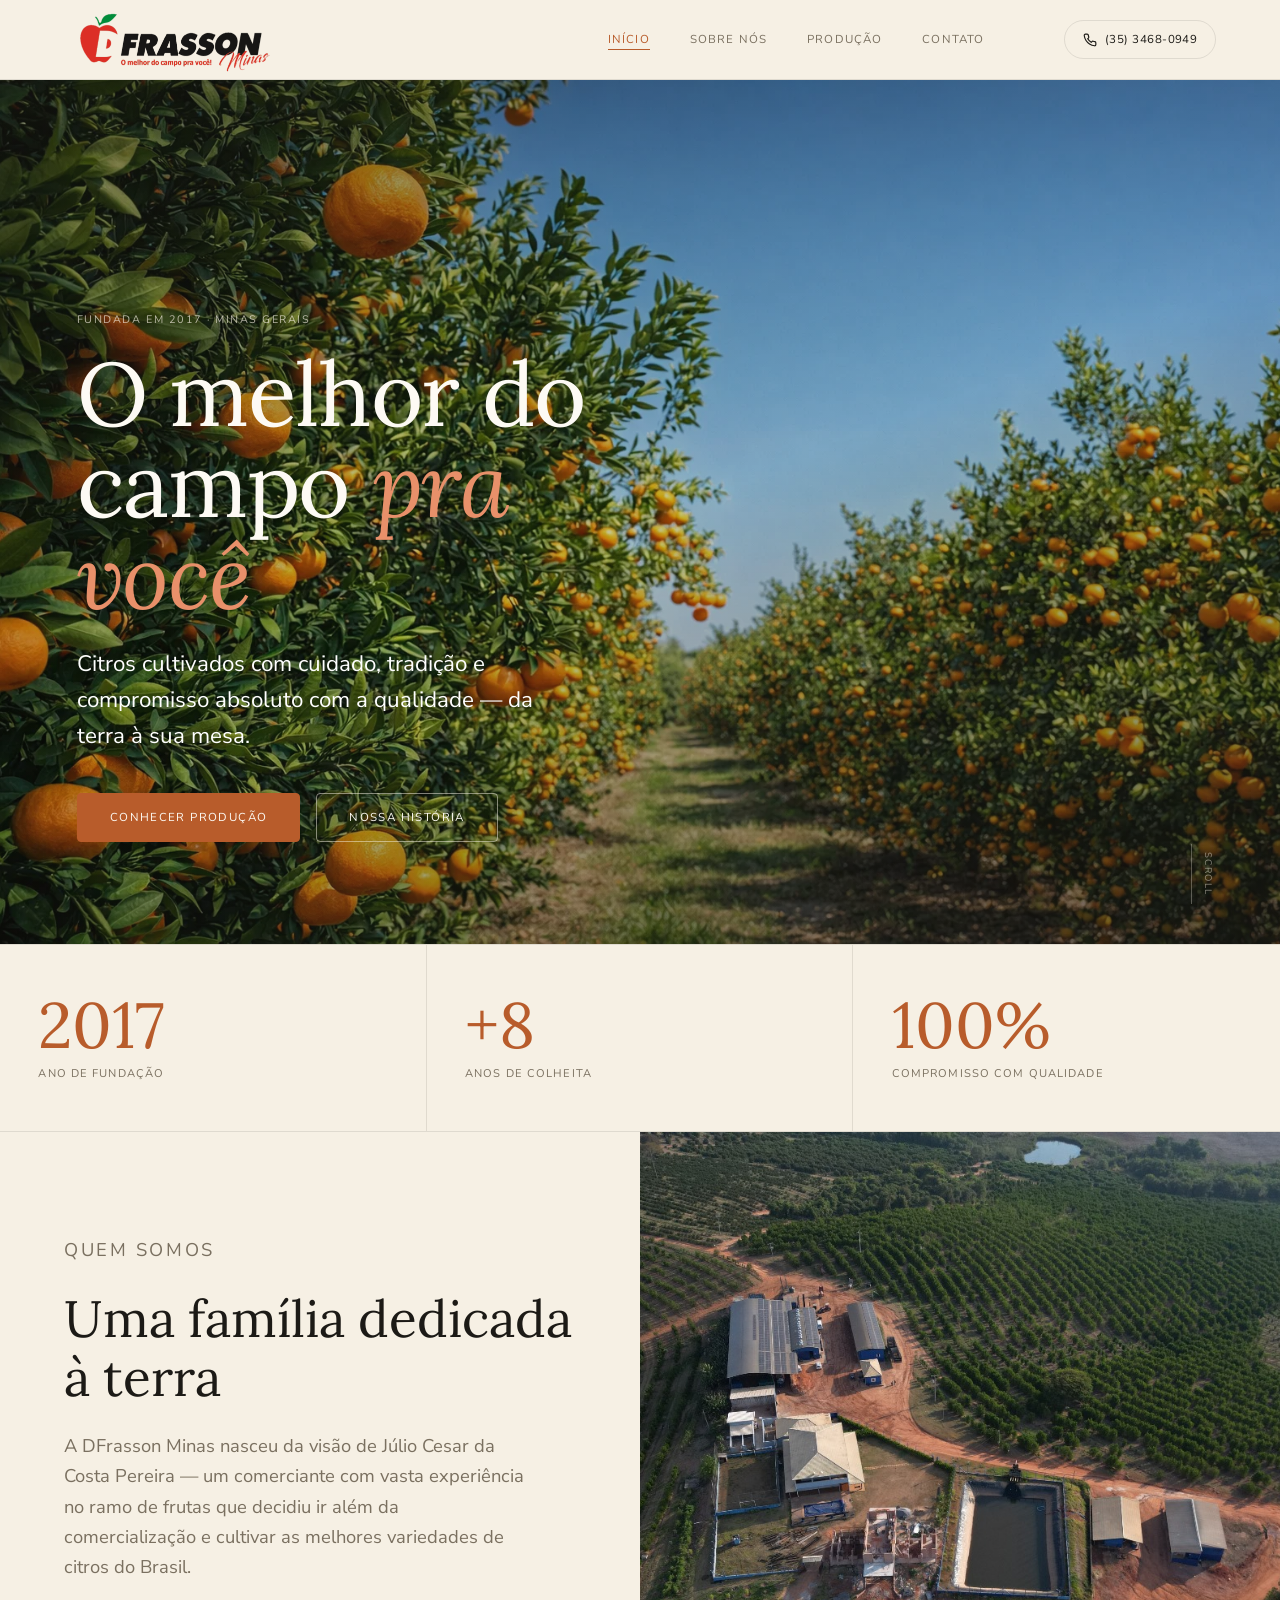
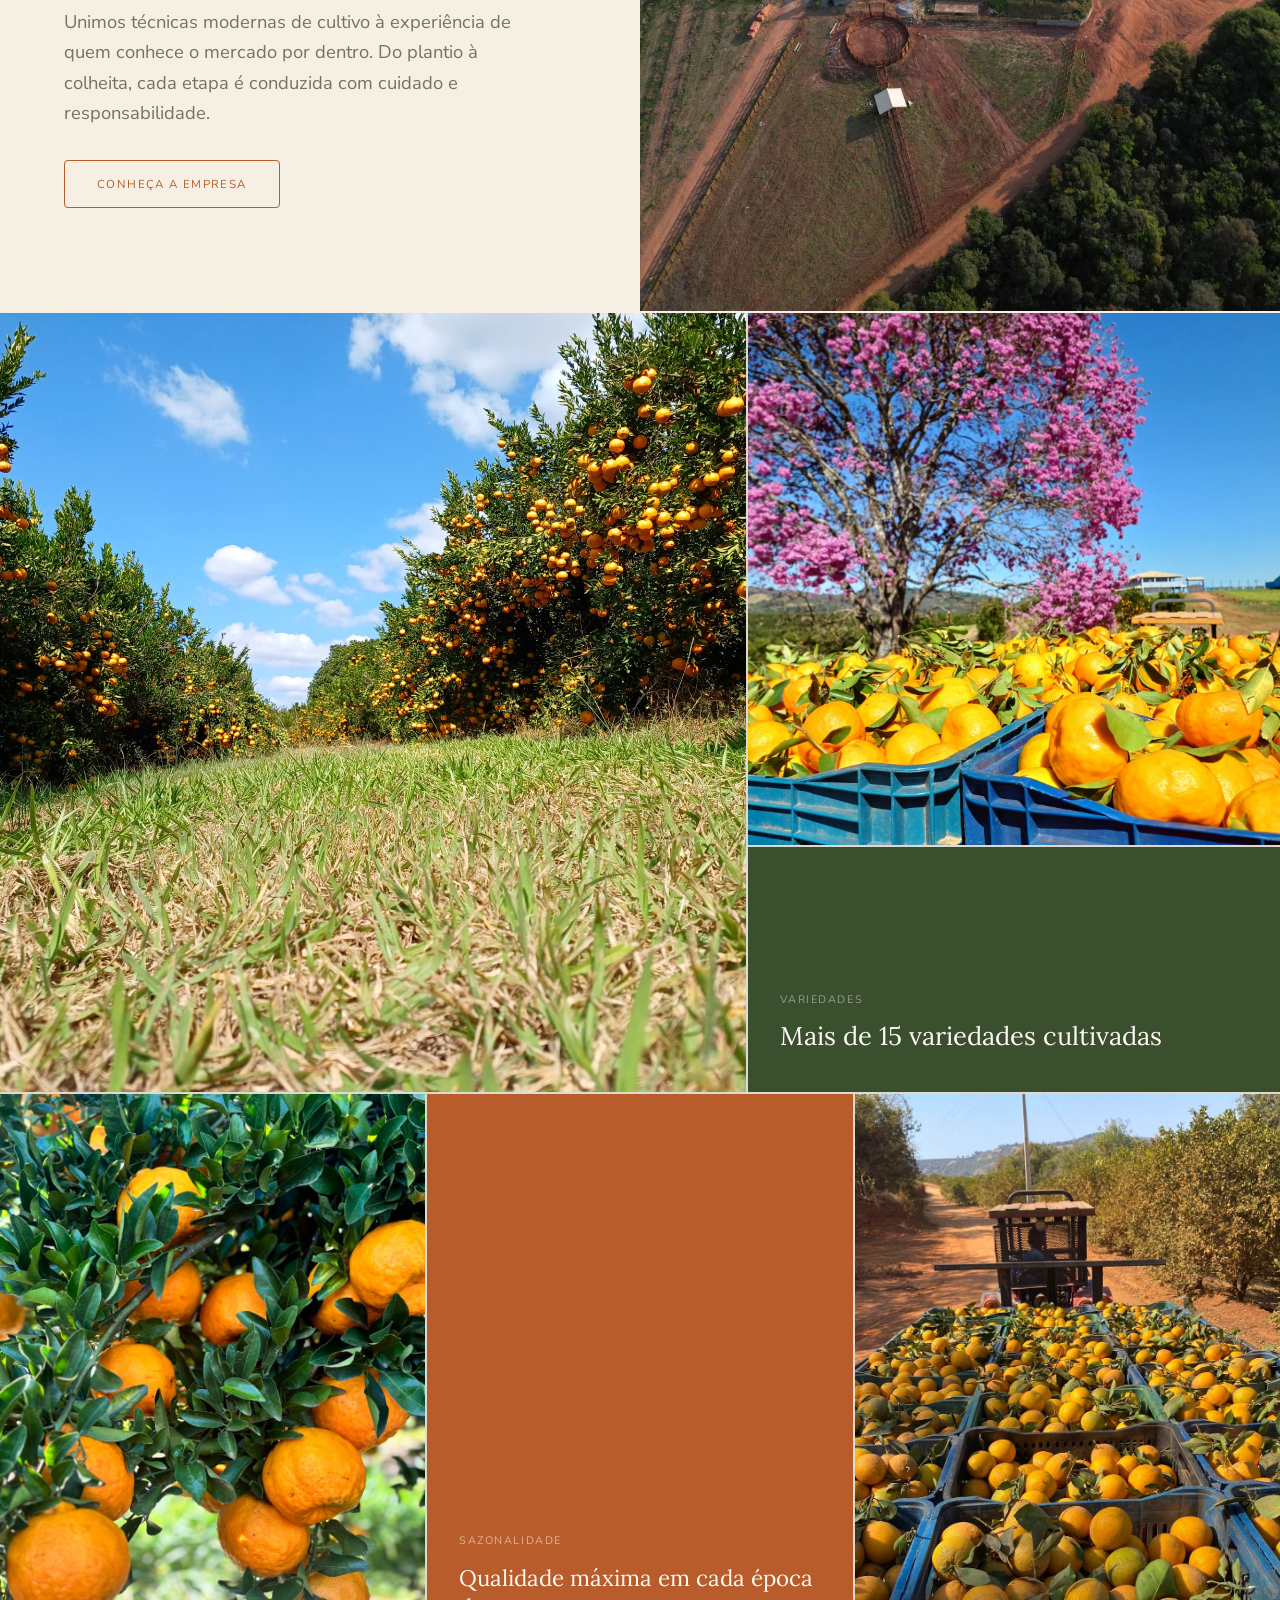
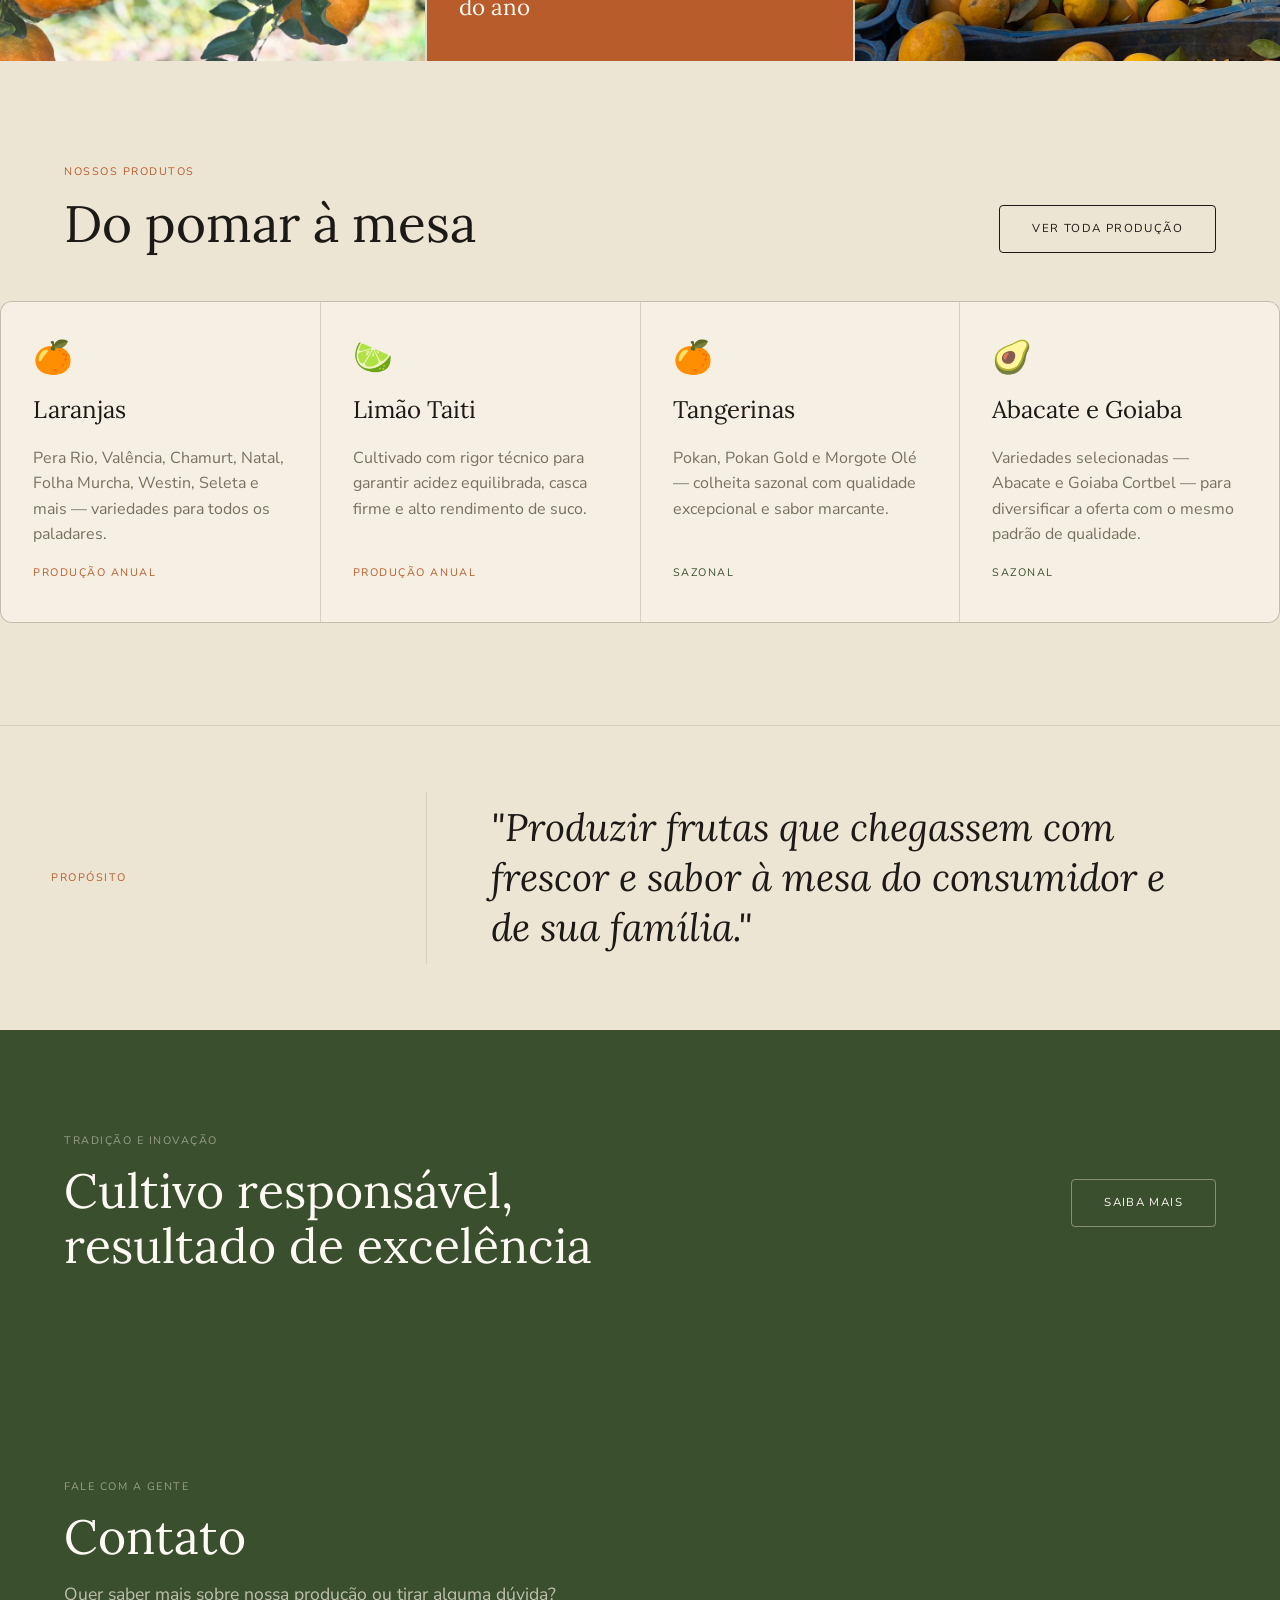
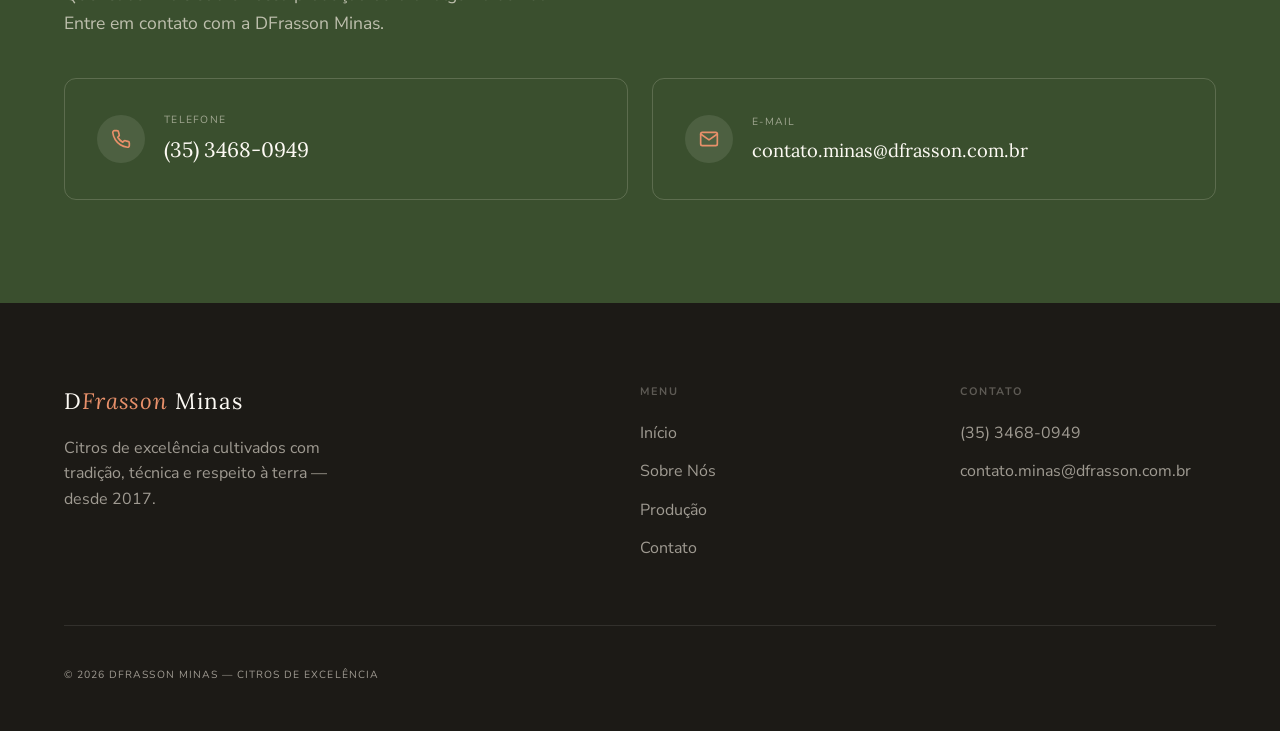
==== index.html @ 1d4f84dd "V1" ====
<!DOCTYPE html>
<html lang="pt-BR">
<head>
  <link rel="icon" href="img/icon.png" type="image/png">
  <meta charset="UTF-8">
  <meta name="viewport" content="width=device-width, initial-scale=1.0">
  <title>DFrasson Minas — Citros de Excelência</title>
  <meta name="description" content="Frutas cítricas de alta qualidade cultivadas com tradição e responsabilidade desde 2017.">
  <link rel="stylesheet" href="style.css">
</head>
<body>

 <!-- NAV -->
  <nav class="nav" id="nav">
    <a href="index.html" class="nav__logo-img"><img src="img/logo.png" alt="DFrasson Minas"></a>
    <ul class="nav__links">
      <li><a href="index.html" class="active">Início</a></li>
      <li><a href="sobre.html">Sobre Nós</a></li>
      <li><a href="producao.html">Produção</a></li>
      <li><a href="#contato">Contato</a></li>
    </ul>
    <a href="tel:+553534680949" class="nav__phone">
      <svg width="14" height="14" viewBox="0 0 24 24" fill="none" stroke="currentColor" stroke-width="2" stroke-linecap="round" stroke-linejoin="round"><path d="M22 16.92v3a2 2 0 0 1-2.18 2 19.79 19.79 0 0 1-8.63-3.07 19.5 19.5 0 0 1-6-6 19.79 19.79 0 0 1-3.07-8.67A2 2 0 0 1 4.11 2h3a2 2 0 0 1 2 1.72 12.84 12.84 0 0 0 .7 2.81 2 2 0 0 1-.45 2.11L8.09 9.91a16 16 0 0 0 6 6l1.27-1.27a2 2 0 0 1 2.11-.45 12.84 12.84 0 0 0 2.81.7A2 2 0 0 1 22 16.92z"/></svg>
      (35) 3468-0949
    </a>
    <button class="nav__burger" id="burger" aria-label="Menu">
      <span></span><span></span><span></span>
    </button>
  </nav>
 
  <!-- MOBILE MENU -->
  <div class="nav__mobile" id="mobile-menu">
    <a href="index.html" class="active">Início</a>
    <a href="sobre.html">Sobre Nós</a>
    <a href="producao.html">Produção</a>
    <a href="#contato">Contato</a>
  </div>

  <!-- HERO -->
  <section class="hero">
    <img
      class="hero__img"
      src="img/pomar.webp"
      alt="Pomar de citros DFrasson Minas"
    >
    <div class="hero__veil"></div>
    <div class="hero__content">
      <p class="tag">Fundada em 2017 · Minas Gerais</p>
      <h1 class="hero__title">
        O melhor do<br>campo <em>pra você</em>
      </h1>
      <p class="hero__sub">
        Citros cultivados com cuidado, tradição e compromisso absoluto com a qualidade — da terra à sua mesa.
      </p>
      <div class="hero__cta">
        <a href="producao.html" class="btn btn--primary">Conhecer Produção</a>
        <a href="sobre.html" class="btn btn--outline" style="color:var(--c-white);border-color:rgba(246,240,228,.5);">Nossa história</a>
      </div>
    </div>
    <div class="hero__scroll" aria-hidden="true">Scroll</div>
  </section>

  <!-- STAT STRIP -->
  <div class="stats reveal" style="max-width:1360px;margin:0 auto;">
    <div class="stat">
      <span class="stat__n">2017</span>
      <span class="stat__label">Ano de fundação</span>
    </div>
    <div class="stat">
      <span class="stat__n">+8</span>
      <span class="stat__label">Anos de colheita</span>
    </div>
    <div class="stat">
      <span class="stat__n">100%</span>
      <span class="stat__label">Compromisso com qualidade</span>
    </div>
  </div>

  <!-- INTRO SPLIT -->
  <div class="intro">
    <div class="intro__text reveal-l">
      <p class="tag">Quem somos</p>
      <h2 class="headline">Uma família dedicada à terra</h2>
      <p>
        A DFrasson Minas nasceu da visão de Júlio Cesar da Costa Pereira — um comerciante com vasta experiência no ramo de frutas que decidiu ir além da comercialização e cultivar as melhores variedades de citros do Brasil.
      </p>
      <p style="color:var(--c-muted);">
        Unimos técnicas modernas de cultivo à experiência de quem conhece o mercado por dentro. Do plantio à colheita, cada etapa é conduzida com cuidado e responsabilidade.
      </p>
      <a href="sobre.html" class="btn btn--ghost" style="align-self:flex-start;margin-top:.5rem;">Conheça a empresa</a>
    </div>
    <div class="intro__img">
      <img src="img/fazenda.jpeg" alt="Pomar de laranjas DFrasson">
    </div>
  </div>

  <!-- BENTO MOSAIC -->
  <div class="bento reveal" style="margin-top:2px;">
    <div class="bento-cell bento-cell--a">
      <img src="img/pomar2.jpeg" alt="Colheita de citros">
    </div>
    <div class="bento-cell bento-cell--b">
      <img src="img/pokan.jpeg" alt="Laranjas frescas">
    </div>
    <div class="bento-cell bento-cell--c">
      <p class="tag" style="color:rgba(246,240,228,.5);margin-bottom:.8rem;">Variedades</p>
      <p class="headline" style="font-size:1.6rem;color:var(--c-white);line-height:1.2;">Mais de 15 variedades cultivadas</p>
    </div>
    <div class="bento-cell bento-cell--d">
      <img src="img/pokan2.jpeg" alt="Tangerinas">
    </div>
    <div class="bento-cell bento-cell--e">
      <p class="tag" style="color:rgba(246,240,228,.6);margin-bottom:.8rem;">Sazonalidade</p>
      <p class="headline" style="font-size:1.4rem;color:var(--c-white);line-height:1.3;">Qualidade máxima em cada época do ano</p>
    </div>
    <div class="bento-cell bento-cell--f">
      <img src="img/seleta.JPG" alt="Vista da fazenda">
    </div>
  </div>

  <!-- PRODUCTS PREVIEW -->
  <div style="background:var(--c-bone);padding:clamp(4rem,8vw,7rem) 0;">
    <div class="section" style="padding-top:0;padding-bottom:0;">
      <div class="reveal" style="display:flex;justify-content:space-between;align-items:flex-end;margin-bottom:3rem;flex-wrap:wrap;gap:1.5rem;">
        <div>
          <p class="tag">Nossos produtos</p>
          <h2 class="headline" style="font-size:clamp(2rem,4vw,3.2rem);margin-top:.8rem;">Do pomar à mesa</h2>
        </div>
        <a href="producao.html" class="btn btn--outline">Ver toda produção</a>
      </div>
    </div>
    <div class="products reveal" style="max-width:1360px;margin:0 auto;border-radius:12px;overflow:hidden;">
      <div class="product-card">
        <div class="product-card__icon">🍊</div>
        <div class="product-card__name">Laranjas</div>
        <p class="product-card__desc">Pera Rio, Valência, Chamurt, Natal, Folha Murcha, Westin, Seleta e mais — variedades para todos os paladares.</p>
        <span class="tag product-card__tag">Produção anual</span>
      </div>
      <div class="product-card">
        <div class="product-card__icon">🍋‍🟩</div>
        <div class="product-card__name">Limão Taiti</div>
        <p class="product-card__desc">Cultivado com rigor técnico para garantir acidez equilibrada, casca firme e alto rendimento de suco.</p>
        <span class="tag product-card__tag">Produção anual</span>
      </div>
      <div class="product-card">
        <div class="product-card__icon">🍊</div>
        <div class="product-card__name">Tangerinas</div>
        <p class="product-card__desc">Pokan, Pokan Gold e Morgote Olé — colheita sazonal com qualidade excepcional e sabor marcante.</p>
        <span class="tag product-card__tag" style="color:var(--c-moss);">Sazonal</span>
      </div>
      <div class="product-card">
        <div class="product-card__icon">🥑</div>
        <div class="product-card__name">Abacate e Goiaba</div>
        <p class="product-card__desc">Variedades selecionadas — Abacate e Goiaba Cortbel — para diversificar a oferta com o mesmo padrão de qualidade.</p>
        <span class="tag product-card__tag" style="color:var(--c-moss);">Sazonal</span>
      </div>
    </div>
  </div>

  <!-- QUOTE -->
  <div class="quote-section section--bone reveal" style="max-width:1360px;margin:0 auto;border-top:1px solid var(--c-line);">
    <div class="quote-label">
      <p class="tag">Propósito</p>
    </div>
    <div class="quote-body">
      <blockquote>
        "Produzir frutas que chegassem com frescor e sabor à mesa do consumidor e de sua família."
      </blockquote>
    </div>
  </div>

  <!-- CTA STRIP -->
  <div class="section--moss" style="padding:clamp(4rem,8vw,7rem) clamp(1.5rem,5vw,5rem);">
    <div style="max-width:1360px;margin:0 auto;display:flex;justify-content:space-between;align-items:center;flex-wrap:wrap;gap:2rem;">
      <div>
        <p class="tag" style="color:rgba(246,240,228,.5);margin-bottom:.8rem;">Tradição e inovação</p>
        <h2 class="headline reveal" style="font-size:clamp(2rem,4vw,3rem);color:var(--c-white);">Cultivo responsável,<br>resultado de excelência</h2>
      </div>
      <a href="sobre.html" class="btn btn--outline" style="color:var(--c-white);border-color:rgba(246,240,228,.4);">Saiba mais</a>
    </div>
  </div>

  <!-- CONTATO -->
  <section id="contato" class="section--moss">
    <div style="max-width:1360px;margin:0 auto;padding:clamp(4rem,8vw,7rem) clamp(1.5rem,5vw,5rem);">
      <div class="reveal" style="margin-bottom:1rem;">
        <p class="tag" style="color:rgba(246,240,228,.5);">Fale com a gente</p>
        <h2 class="headline" style="font-size:clamp(2rem,4vw,3rem);color:var(--c-white);margin-top:.8rem;">Contato</h2>
        <p style="margin-top:1rem;font-size:1.1rem;color:rgba(246,240,228,.7);max-width:520px;">
          Quer saber mais sobre nossa produção ou tirar alguma dúvida? Entre em contato com a DFrasson Minas.
        </p>
      </div>
      <div class="contact-grid reveal">
        <div class="contact-item">
          <div class="contact-item__icon">
            <svg width="20" height="20" viewBox="0 0 24 24" fill="none" stroke="currentColor" stroke-width="2" stroke-linecap="round" stroke-linejoin="round"><path d="M22 16.92v3a2 2 0 0 1-2.18 2 19.79 19.79 0 0 1-8.63-3.07 19.5 19.5 0 0 1-6-6 19.79 19.79 0 0 1-3.07-8.67A2 2 0 0 1 4.11 2h3a2 2 0 0 1 2 1.72 12.84 12.84 0 0 0 .7 2.81 2 2 0 0 1-.45 2.11L8.09 9.91a16 16 0 0 0 6 6l1.27-1.27a2 2 0 0 1 2.11-.45 12.84 12.84 0 0 0 2.81.7A2 2 0 0 1 22 16.92z"/></svg>
          </div>
          <div>
            <p class="contact-item__label">Telefone</p>
            <a href="tel:+553534680949" class="contact-item__value">(35) 3468-0949</a>
          </div>
        </div>
        <div class="contact-item">
          <div class="contact-item__icon">
            <svg width="20" height="20" viewBox="0 0 24 24" fill="none" stroke="currentColor" stroke-width="2" stroke-linecap="round" stroke-linejoin="round"><path d="M4 4h16v16H4z" opacity="0"/><path d="M22 6 12 13 2 6"/><rect x="2" y="4" width="20" height="16" rx="2"/></svg>
          </div>
          <div>
            <p class="contact-item__label">E-mail</p>
            <a href="mailto:contato.minas@dfrasson.com.br" class="contact-item__value" style="font-size:1.15rem;word-break:break-word;">contato.minas@dfrasson.com.br</a>
          </div>
        </div>
      </div>
    </div>
  </section>

  <!-- FOOTER -->
  <footer>
    <div style="max-width:1360px;margin:0 auto;">
      <div class="footer__top">
        <div>
          <div class="footer__brand">D<span>Frasson</span> Minas</div>
          <p class="footer__tagline">Citros de excelência cultivados com tradição, técnica e respeito à terra — desde 2017.</p>
        </div>
        <nav class="footer__col">
          <h4>Menu</h4>
          <ul>
            <li><a href="index.html">Início</a></li>
            <li><a href="sobre.html">Sobre Nós</a></li>
            <li><a href="producao.html">Produção</a></li>
            <li><a href="index.html#contato">Contato</a></li>
          </ul>
        </nav>
        <nav class="footer__col">
          <h4>Contato</h4>
          <ul>
            <li><a href="tel:+553534680949">(35) 3468-0949</a></li>
            <li><a href="mailto:contato.minas@dfrasson.com.br">contato.minas@dfrasson.com.br</a></li>
          </ul>
        </nav>
      </div>
      <div class="footer__bottom">
        <p class="footer__copy">© 2026 DFrasson Minas — Citros de Excelência</p>
      </div>
    </div>
  </footer>

  <script>
    // Nav scroll
    const nav = document.getElementById('nav');
    window.addEventListener('scroll', () => {
      nav.classList.toggle('scrolled', window.scrollY > 60);
    });

    // Burger
    const burger = document.getElementById('burger');
    const mobileMenu = document.getElementById('mobile-menu');
    burger.addEventListener('click', () => {
      burger.classList.toggle('open');
      mobileMenu.classList.toggle('open');
    });

    // Reveal on scroll
    const reveals = document.querySelectorAll('.reveal, .reveal-l');
    const io = new IntersectionObserver((entries) => {
      entries.forEach((e, i) => {
        if (e.isIntersecting) {
          setTimeout(() => e.target.classList.add('in'), i * 80);
          io.unobserve(e.target);
        }
      });
    }, { threshold: 0.08, rootMargin: '0px 0px -40px 0px' });
    reveals.forEach(el => io.observe(el));
  </script>
</body>
</html>
---- style.css ----
/* ===== DFRASSON MINAS — CITROS DE EXCELÊNCIA ===== */
/* Aesthetic: Warm Editorial Agrícola               */
/* Palette: Terracota · Marfim · Verde Musgo        */

@import url('https://fonts.googleapis.com/css2?family=Lora:ital,wght@0,600;0,700;1,600;1,700&family=Nunito:wght@300;400;500;600&family=Nunito+Sans:wght@300;400;500&display=swap');

/* ---- Tokens ---- */
:root {
  --c-terra:   #B85C2B;
  --c-terra-d: #8C3E18;
  --c-terra-l: #E8906A;
  --c-cream:   #F6F0E4;
  --c-bone:    #EDE5D3;
  --c-moss:    #3A4F2E;
  --c-moss-l:  #5C7048;
  --c-ink:     #1C1A16;
  --c-muted:   #7A7060;
  --c-line:    rgba(28,26,22,0.1);
  --c-white:   #FDFAF4;
  --ff-display: 'Lora', Georgia, serif;
  --ff-body:   'Nunito Sans', sans-serif;
  --ff-mono:   'Nunito', sans-serif;
  --nav-h:     80px;
  --r-sm:      4px;
  --r-md:      12px;
  --r-lg:      24px;
  --ease:      cubic-bezier(.16,1,.3,1);
}

/* ---- Reset ---- */
*, *::before, *::after { box-sizing: border-box; margin: 0; padding: 0; }
html { scroll-behavior: smooth; scroll-padding-top: var(--nav-h); font-size: 16px; }
body {
  font-family: var(--ff-body);
  background: var(--c-cream);
  color: var(--c-ink);
  line-height: 1.65;
  overflow-x: hidden;
}
img { display: block; max-width: 100%; }
a { color: inherit; text-decoration: none; }

/* ---- Nav ---- */
.nav {
  position: sticky;
  top: 0;
  z-index: 100;
  height: var(--nav-h);
  background: var(--c-cream);
  border-bottom: 1px solid var(--c-line);
  display: flex;
  align-items: center;
  padding: 0 clamp(1.5rem, 5vw, 5rem);
  gap: 3rem;
  transition: box-shadow .3s;
}
.nav.scrolled { box-shadow: 0 2px 24px rgba(28,26,22,.08); }
.nav__logo {
  font-family: var(--ff-display);
  font-size: 1.45rem;
  font-weight: 300;
  letter-spacing: .06em;
  color: var(--c-ink);
  flex-shrink: 0;
}
.nav__logo span { color: var(--c-terra); font-style: italic; }
.nav__logo-img {
  display: flex;
  align-items: center;
  flex-shrink: 0;
  line-height: 0;
}
.nav__logo-img img {
  height: 90px;
  width: auto;
  display: block;
  mix-blend-mode: multiply;
  transition: opacity .2s;
}
.nav__logo-img:hover img { opacity: .75; }
.nav__links {
  display: flex;
  gap: 2.5rem;
  list-style: none;
  margin-left: auto;
  font-family: var(--ff-mono);
  font-size: .72rem;
  letter-spacing: .1em;
  text-transform: uppercase;
}
.nav__links a {
  color: var(--c-muted);
  transition: color .2s;
  position: relative;
}
.nav__links a::after {
  content: '';
  position: absolute;
  bottom: -3px;
  left: 0;
  width: 0;
  height: 1px;
  background: var(--c-terra);
  transition: width .3s var(--ease);
}
.nav__links a:hover { color: var(--c-ink); }
.nav__links a:hover::after,
.nav__links a.active::after { width: 100%; }
.nav__links a.active { color: var(--c-terra); }

.nav__phone {
  display: flex;
  align-items: center;
  gap: .5rem;
  margin-left: 2rem;
  padding: .55rem 1.1rem;
  border: 1px solid var(--c-line);
  border-radius: 999px;
  font-family: var(--ff-mono);
  font-size: .72rem;
  letter-spacing: .04em;
  color: var(--c-ink);
  white-space: nowrap;
  transition: border-color .2s, color .2s;
}
.nav__phone:hover { border-color: var(--c-terra); color: var(--c-terra); }
.nav__phone svg { flex-shrink: 0; }

/* ---- Hamburger ---- */
.nav__burger {
  display: none;
  flex-direction: column;
  gap: 5px;
  cursor: pointer;
  margin-left: auto;
  padding: 4px;
  border: none;
  background: none;
}
.nav__burger span {
  display: block;
  width: 26px;
  height: 1.5px;
  background: var(--c-ink);
  transition: transform .3s var(--ease), opacity .3s;
  transform-origin: center;
}
.nav__burger.open span:nth-child(1) { transform: translateY(6.5px) rotate(45deg); }
.nav__burger.open span:nth-child(2) { opacity: 0; }
.nav__burger.open span:nth-child(3) { transform: translateY(-6.5px) rotate(-45deg); }

.nav__mobile {
  display: none;
  position: fixed;
  inset: var(--nav-h) 0 0 0;
  background: var(--c-cream);
  z-index: 99;
  padding: 3rem clamp(1.5rem,5vw,3rem);
  flex-direction: column;
  gap: 2rem;
  font-family: var(--ff-display);
  font-size: 2rem;
  font-weight: 300;
}
.nav__mobile.open { display: flex; }
.nav__mobile a { color: var(--c-ink); border-bottom: 1px solid var(--c-line); padding-bottom: 1rem; }
.nav__mobile a.active { color: var(--c-terra); }

/* ---- Type utilities ---- */
.tag {
  font-family: var(--ff-mono);
  font-size: .68rem;
  letter-spacing: .14em;
  text-transform: uppercase;
  color: var(--c-terra);
}
.display {
  font-family: var(--ff-display);
  font-weight: 300;
  line-height: 1.05;
  letter-spacing: -.01em;
}
.headline {
  font-family: var(--ff-display);
  font-weight: 300;
  line-height: 1.15;
}

/* ---- Buttons ---- */
.btn {
  display: inline-flex;
  align-items: center;
  gap: .5rem;
  font-family: var(--ff-mono);
  font-size: .72rem;
  letter-spacing: .12em;
  text-transform: uppercase;
  padding: .85rem 2rem;
  border-radius: var(--r-sm);
  cursor: pointer;
  transition: all .25s var(--ease);
  border: 1px solid transparent;
}
.btn--primary {
  background: var(--c-terra);
  color: var(--c-white);
  border-color: var(--c-terra);
}
.btn--primary:hover {
  background: var(--c-terra-d);
  border-color: var(--c-terra-d);
  transform: translateY(-1px);
}
.btn--outline {
  background: transparent;
  color: var(--c-ink);
  border-color: var(--c-ink);
}
.btn--outline:hover {
  background: var(--c-ink);
  color: var(--c-white);
}
.btn--ghost {
  background: transparent;
  color: var(--c-terra);
  border-color: var(--c-terra);
}
.btn--ghost:hover {
  background: var(--c-terra);
  color: var(--c-white);
}

/* ---- Section wrapper ---- */
.section {
  padding: clamp(5rem, 10vw, 9rem) clamp(1.5rem, 5vw, 5rem);
  max-width: 1360px;
  margin-left: auto;
  margin-right: auto;
}
.section--full { max-width: 100%; padding-left: 0; padding-right: 0; }
.section--bone { background: var(--c-bone); }
.section--moss { background: var(--c-moss); color: var(--c-white); }
.section--ink  { background: var(--c-ink);  color: var(--c-white); }

/* ---- Hero ---- */
.hero {
  position: relative;
  min-height: 96vh;
  display: grid;
  place-items: end start;
  overflow: hidden;
}
.hero__img {
  position: absolute;
  inset: 0;
  width: 100%;
  height: 100%;
  object-fit: cover;
  object-position: center 60%;
}
.hero__veil {
  position: absolute;
  inset: 0;
  background: linear-gradient(
    160deg,
    rgba(28,26,22,.55) 0%,
    rgba(28,26,22,.25) 50%,
    rgba(28,26,22,.65) 100%
  );
}
.hero__content {
  position: relative;
  z-index: 2;
  padding: clamp(3rem, 8vw, 7rem) clamp(1.5rem, 6vw, 6rem);
  max-width: 780px;
}
.hero__content .tag { color: rgba(246,240,228,.7); margin-bottom: 1.2rem; }
.hero__title {
  font-family: var(--ff-display);
  font-size: clamp(3.2rem, 7vw, 6.5rem);
  font-weight: 300;
  line-height: 1.02;
  color: var(--c-white);
  margin-bottom: 1.5rem;
  letter-spacing: -.015em;
}
.hero__title em { font-style: italic; color: var(--c-terra-l); }
.hero__sub {
  font-family: var(--ff-body);
  font-size: clamp(1.1rem, 2vw, 1.4rem);
  color: rgb(255, 255, 255);
  max-width: 500px;
  margin-bottom: 2.5rem;
  line-height: 1.6;
}
.hero__cta { display: flex; gap: 1rem; flex-wrap: wrap; }
.hero__scroll {
  position: absolute;
  bottom: 2.5rem;
  right: clamp(1.5rem, 5vw, 5rem);
  z-index: 2;
  display: flex;
  flex-direction: column;
  align-items: center;
  gap: .5rem;
  font-family: var(--ff-mono);
  font-size: .6rem;
  letter-spacing: .15em;
  text-transform: uppercase;
  color: rgba(246,240,228,.5);
  writing-mode: vertical-lr;
}
.hero__scroll::before {
  content: '';
  width: 1px;
  height: 60px;
  background: rgba(246,240,228,.3);
  animation: scrollline 2s ease-in-out infinite;
}
@keyframes scrollline {
  0%,100% { transform: scaleY(0); transform-origin: top; }
  50% { transform: scaleY(1); transform-origin: top; }
}

/* ---- Intro grid ---- */
.intro {
  display: grid;
  grid-template-columns: 1fr 1fr;
  gap: 0;
}
.intro__text {
  padding: clamp(4rem, 8vw, 7rem) clamp(2rem, 5vw, 6rem);
  display: flex;
  flex-direction: column;
  justify-content: center;
  gap: 1.5rem;
}
.intro__text h2 { font-size: clamp(2.2rem, 4vw, 3.8rem); }
.intro__text p { font-size: 1.15rem; color: var(--c-muted); max-width: 460px; }
.intro__img {
  position: relative;
  min-height: 500px;
  overflow: hidden;
}
.intro__img img {
  position: absolute;
  inset: 0;
  width: 100%;
  height: 100%;
  object-fit: cover;
  transition: transform 1.5s var(--ease);
}
.intro__img:hover img { transform: scale(1.04); }

/* ---- Stat strip ---- */
.stats {
  display: grid;
  grid-template-columns: repeat(3, 1fr);
  border-top: 1px solid var(--c-line);
  border-bottom: 1px solid var(--c-line);
}
.stat {
  padding: 3rem clamp(1.5rem, 3vw, 4rem);
  border-right: 1px solid var(--c-line);
  display: flex;
  flex-direction: column;
  gap: .5rem;
}
.stat:last-child { border-right: none; }
.stat__n {
  font-family: var(--ff-display);
  font-size: clamp(3rem, 5vw, 5rem);
  font-weight: 300;
  color: var(--c-terra);
  line-height: 1;
}
.stat__label { font-family: var(--ff-mono); font-size: .7rem; letter-spacing: .1em; text-transform: uppercase; color: var(--c-muted); }

/* ---- Product grid ---- */
.products {
  display: grid;
  grid-template-columns: repeat(auto-fill, minmax(280px, 1fr));
  gap: 1px;
  background: var(--c-line);
  border: 1px solid var(--c-line);
}
.product-card {
  background: var(--c-cream);
  padding: 2.5rem 2rem;
  display: flex;
  flex-direction: column;
  gap: 1rem;
  transition: background .25s;
  cursor: default;
}
.product-card:hover { background: var(--c-bone); }
.product-card__icon {
  font-size: 2rem;
  line-height: 1;
}
.product-card__name {
  font-family: var(--ff-display);
  font-size: 1.5rem;
  font-weight: 300;
}
.product-card__desc { font-size: 1rem; color: var(--c-muted); line-height: 1.6; }
.product-card__tag { margin-top: auto; }

/* ---- Values grid ---- */
.values {
  display: grid;
  grid-template-columns: repeat(3, 1fr);
  gap: 2px;
  background: rgba(255,255,255,.1);
}
.value {
  padding: 3rem 2rem;
  display: flex;
  flex-direction: column;
  gap: 1rem;
  border: 1px solid rgba(255,255,255,.12);
  transition: background .25s;
}
.value:hover { background: rgba(255,255,255,.05); }
.value__num {
  font-family: var(--ff-display);
  font-size: 3rem;
  font-weight: 300;
  color: var(--c-terra-l);
  line-height: 1;
}
.value__title { font-family: var(--ff-display); font-size: 1.3rem; font-weight: 300; }
.value__text { font-size: 1rem; color: rgba(246,240,228,.7); line-height: 1.6; }

/* ---- Quote ---- */
.quote-section {
  display: grid;
  grid-template-columns: 1fr 2fr;
  align-items: center;
  gap: 0;
}
.quote-label {
  padding: clamp(3rem, 6vw, 6rem) clamp(2rem, 4vw, 5rem);
  border-right: 1px solid var(--c-line);
}
.quote-body {
  padding: clamp(3rem, 6vw, 6rem) clamp(2rem, 5vw, 6rem);
}
blockquote {
  font-family: var(--ff-display);
  font-style: italic;
  font-size: clamp(1.6rem, 3vw, 2.4rem);
  font-weight: 300;
  line-height: 1.3;
  color: var(--c-ink);
  max-width: 680px;
}
blockquote cite {
  display: block;
  margin-top: 1.5rem;
  font-family: var(--ff-mono);
  font-style: normal;
  font-size: .7rem;
  letter-spacing: .12em;
  text-transform: uppercase;
  color: var(--c-muted);
}

/* ---- Founder card ---- */
.founder {
  display: grid;
  grid-template-columns: 340px 1fr;
  gap: 0;
  border: 1px solid var(--c-line);
  border-radius: var(--r-md);
  overflow: hidden;
  box-shadow: 0 4px 32px rgba(28,26,22,.06);
}
.founder__visual {
  background: linear-gradient(160deg, var(--c-moss) 0%, #1e2e14 100%);
  display: flex;
  flex-direction: column;
  align-items: center;
  justify-content: center;
  min-height: 360px;
  position: relative;
  overflow: hidden;
  gap: 1rem;
}
.founder__monogram {
  font-family: var(--ff-display);
  font-size: 7rem;
  font-weight: 600;
  color: rgba(255,255,255,.12);
  letter-spacing: -.04em;
  line-height: 1;
}
.founder__visual-label {
  position: absolute;
  bottom: 2rem;
  left: 50%;
  transform: translateX(-50%);
  text-align: center;
  white-space: nowrap;
}
.founder__visual::after {
  content: '';
  position: absolute;
  inset: 0;
  background: radial-gradient(ellipse at 60% 40%, rgba(184,92,43,.25), transparent 65%);
}
.founder__text {
  padding: clamp(2.5rem, 4vw, 4rem);
  display: flex;
  flex-direction: column;
  justify-content: center;
  gap: 1.2rem;
}
.founder__name { font-size: clamp(1.6rem, 2.5vw, 2.2rem); }
.founder__role { font-family: var(--ff-mono); font-size: .7rem; letter-spacing: .12em; text-transform: uppercase; color: var(--c-terra); }
.founder__bio { font-size: 1.1rem; color: var(--c-muted); line-height: 1.7; max-width: 520px; }
.founder__badges {
  display: flex;
  flex-wrap: wrap;
  gap: .6rem;
  margin-top: .5rem;
}
.founder__badge {
  font-family: var(--ff-mono);
  font-size: .68rem;
  letter-spacing: .08em;
  text-transform: uppercase;
  background: var(--c-bone);
  color: var(--c-muted);
  border: 1px solid var(--c-line);
  border-radius: 100px;
  padding: .4rem 1rem;
}

/* ---- Bento mosaic ---- */
.bento {
  display: grid;
  grid-template-columns: repeat(12, 1fr);
  grid-template-rows: auto;
  gap: 2px;
  background: var(--c-line);
}
.bento-cell {
  background: var(--c-cream);
  position: relative;
  overflow: hidden;
}
.bento-cell img {
  width: 100%;
  height: 100%;
  object-fit: cover;
  transition: transform 1.2s var(--ease);
}
.bento-cell:hover img { transform: scale(1.06); }
.bento-cell--a { grid-column: span 7; grid-row: span 2; min-height: 500px; }
.bento-cell--b { grid-column: span 5; min-height: 245px; }
.bento-cell--c { grid-column: span 5; min-height: 245px; background: var(--c-moss); display: flex; flex-direction: column; justify-content: flex-end; padding: 2.5rem 2rem; }
.bento-cell--d { grid-column: span 4; min-height: 300px; }
.bento-cell--e { grid-column: span 4; min-height: 300px; background: var(--c-terra); display: flex; flex-direction: column; justify-content: flex-end; padding: 2.5rem 2rem; }
.bento-cell--f { grid-column: span 4; min-height: 300px; }

/* ---- Mission / Vision cards ---- */
.mv-grid {
  display: grid;
  grid-template-columns: repeat(2, 1fr);
  gap: 2rem;
}
.mv-card {
  padding: 3rem 2.5rem;
  border: 1px solid var(--c-line);
  border-radius: var(--r-md);
  display: flex;
  flex-direction: column;
  gap: 1.2rem;
  position: relative;
  overflow: hidden;
  transition: border-color .25s;
}
.mv-card:hover { border-color: var(--c-terra); }
.mv-card__accent {
  position: absolute;
  top: 0;
  left: 0;
  width: 3px;
  height: 100%;
  background: var(--c-terra);
  transform: scaleY(0);
  transform-origin: bottom;
  transition: transform .4s var(--ease);
}
.mv-card:hover .mv-card__accent { transform: scaleY(1); }
.mv-card h3 { font-size: clamp(1.4rem, 2vw, 1.9rem); }
.mv-card p { font-size: 1.05rem; color: var(--c-muted); line-height: 1.7; }

/* ---- Contato ---- */
.contact-grid {
  display: grid;
  grid-template-columns: repeat(2, 1fr);
  gap: 1.5rem;
  margin-top: 2.5rem;
}
.contact-item {
  display: flex;
  align-items: center;
  gap: 1.2rem;
  padding: 2rem;
  border: 1px solid rgba(246,240,228,.18);
  border-radius: var(--r-md);
  transition: border-color .25s;
}
.contact-item:hover { border-color: rgba(246,240,228,.5); }
.contact-item__icon {
  flex-shrink: 0;
  width: 48px;
  height: 48px;
  border-radius: 50%;
  display: flex;
  align-items: center;
  justify-content: center;
  background: rgba(246,240,228,.1);
  color: var(--c-terra-l);
}
.contact-item__label {
  font-family: var(--ff-mono);
  font-size: .65rem;
  letter-spacing: .12em;
  text-transform: uppercase;
  color: rgba(246,240,228,.55);
  margin-bottom: .3rem;
}
.contact-item__value {
  font-family: var(--ff-display);
  font-size: 1.3rem;
  font-weight: 300;
  color: var(--c-white);
}
.contact-item a.contact-item__value:hover { color: var(--c-terra-l); }
@media (max-width: 640px) {
  .contact-grid { grid-template-columns: 1fr; }
}

/* ---- Seasonal strip ---- */
.seasonal-strip {
  display: grid;
  grid-template-columns: repeat(4, 1fr);
  gap: 0;
  border: 1px solid var(--c-line);
  border-radius: var(--r-md);
  overflow: hidden;
}
.season-col {
  padding: 2rem 1.5rem;
  border-right: 1px solid var(--c-line);
}
.season-col:last-child { border-right: none; }
.season-col h4 { font-family: var(--ff-display); font-size: 1.2rem; font-weight: 300; margin-bottom: 1rem; }
.season-col ul { list-style: none; display: flex; flex-direction: column; gap: .5rem; }
.season-col ul li { font-size: .95rem; color: var(--c-muted); padding-left: 1rem; position: relative; }
.season-col ul li::before { content: '–'; position: absolute; left: 0; color: var(--c-terra); }

/* ---- Footer ---- */
footer {
  background: var(--c-ink);
  color: rgba(246,240,228,.6);
  padding: 5rem clamp(1.5rem, 5vw, 5rem) 3rem;
}
.footer__top {
  display: grid;
  grid-template-columns: 2fr 1fr 1fr;
  gap: 4rem;
  padding-bottom: 4rem;
  border-bottom: 1px solid rgba(246,240,228,.1);
  margin-bottom: 2.5rem;
}
.footer__brand {
  font-family: var(--ff-display);
  font-size: 1.4rem;
  font-weight: 300;
  color: var(--c-white);
  margin-bottom: 1rem;
  letter-spacing: .04em;
}
.footer__brand span { color: var(--c-terra-l); font-style: italic; }
.footer__tagline { font-size: 1rem; max-width: 280px; line-height: 1.6; }
.footer__col h4 { font-family: var(--ff-mono); font-size: .68rem; letter-spacing: .14em; text-transform: uppercase; color: rgba(246,240,228,.3); margin-bottom: 1.2rem; }
.footer__col ul { list-style: none; display: flex; flex-direction: column; gap: .75rem; }
.footer__col a { color: rgba(246,240,228,.6); transition: color .2s; }
.footer__col a:hover { color: var(--c-white); }
.footer__bottom { display: flex; justify-content: space-between; align-items: center; }
.footer__copy { font-family: var(--ff-mono); font-size: .65rem; letter-spacing: .1em; text-transform: uppercase; }
.footer__est { font-family: var(--ff-display); font-size: 5rem; font-weight: 300; color: rgba(246,240,228,.04); line-height: 1; }

/* ---- Animations ---- */
.reveal {
  opacity: 0;
  transform: translateY(24px);
  transition: opacity .8s var(--ease), transform .8s var(--ease);
}
.reveal.in { opacity: 1; transform: none; }
.reveal-l {
  opacity: 0;
  transform: translateX(-24px);
  transition: opacity .9s var(--ease), transform .9s var(--ease);
}
.reveal-l.in { opacity: 1; transform: none; }

/* ---- Page hero (interior pages) ---- */
.page-hero {
  padding: clamp(5rem, 10vw, 9rem) clamp(1.5rem, 5vw, 5rem) clamp(3rem, 6vw, 6rem);
  border-bottom: 1px solid var(--c-line);
  max-width: 1360px;
  margin: 0 auto;
}
.page-hero .tag { margin-bottom: 1.2rem; }
.page-hero h1 { font-size: clamp(3rem, 6vw, 5.5rem); max-width: 820px; }

/* ---- Responsive ---- */
@media (max-width: 1024px) {
  .intro { grid-template-columns: 1fr; }
  .intro__img { min-height: 400px; position: relative; }
  .intro__img img { position: static; width: 100%; height: 400px; }
  .quote-section { grid-template-columns: 1fr; }
  .quote-label { border-right: none; border-bottom: 1px solid var(--c-line); }
  .founder { grid-template-columns: 1fr; }
  .founder__visual { min-height: 220px; }
  .footer__top { grid-template-columns: 1fr 1fr; }
  .values { grid-template-columns: 1fr 1fr; }
  .bento-cell--a { grid-column: span 12; min-height: 380px; }
  .bento-cell--b, .bento-cell--c { grid-column: span 6; }
  .bento-cell--d, .bento-cell--e, .bento-cell--f { grid-column: span 4; min-height: 240px; }
  .seasonal-strip { grid-template-columns: repeat(2, 1fr); }
  .season-col { border-bottom: 1px solid var(--c-line); }
  .season-col:nth-child(even) { border-right: none; }
  .season-col:nth-last-child(-n+2) { border-bottom: none; }
}

@media (max-width: 768px) {
  .nav__links { display: none; }
  .nav__phone { display: none; }
  .nav__burger { display: flex; }
  .stats { grid-template-columns: 1fr; }
  .stat { border-right: none; border-bottom: 1px solid var(--c-line); }
  .stat:last-child { border-bottom: none; }
  .mv-grid { grid-template-columns: 1fr; }
  .values { grid-template-columns: 1fr; }
  .bento-cell--b, .bento-cell--c { grid-column: span 12; }
  .bento-cell--d, .bento-cell--e, .bento-cell--f { grid-column: span 12; min-height: 280px; }
  .footer__top { grid-template-columns: 1fr; gap: 2.5rem; }
  .seasonal-strip { grid-template-columns: 1fr; }
  .season-col:nth-child(even) { border-right: none; }
  .season-col { border-bottom: 1px solid var(--c-line); }
  .season-col:last-child { border-bottom: none; }
}
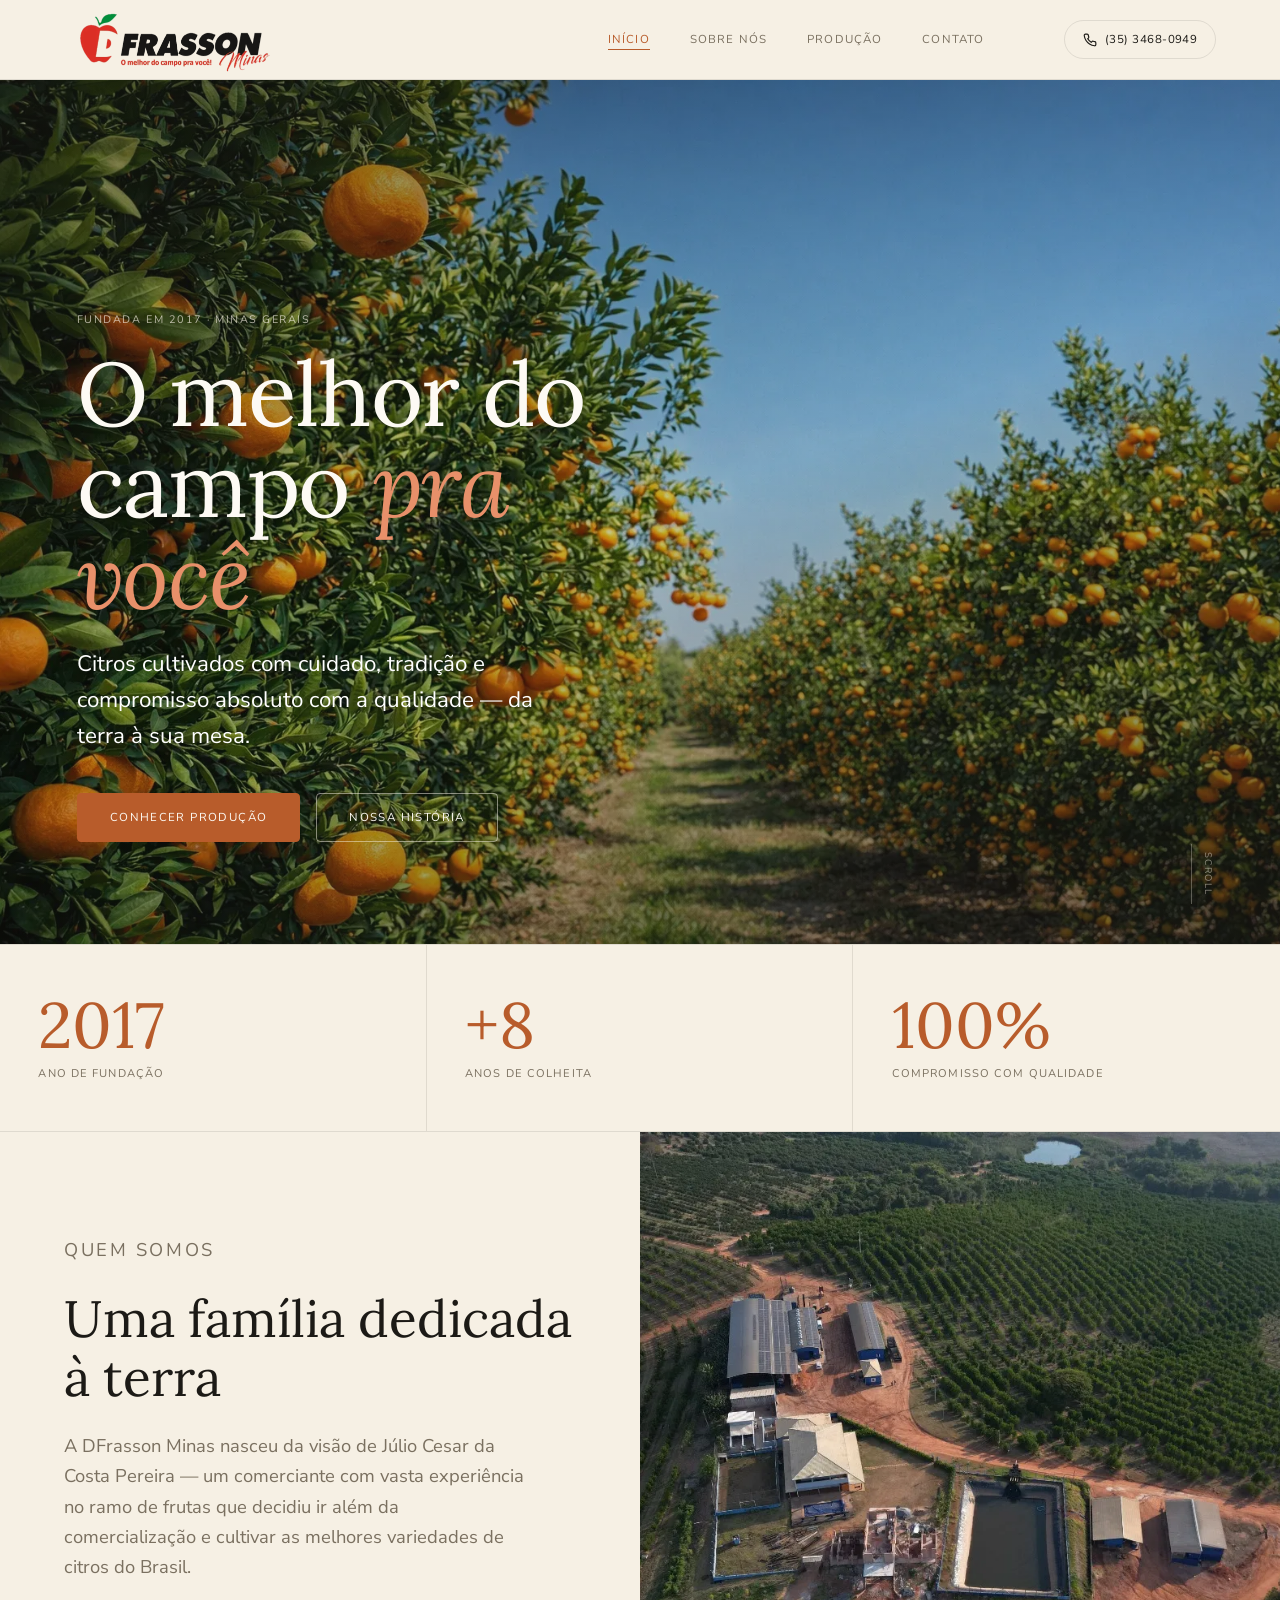
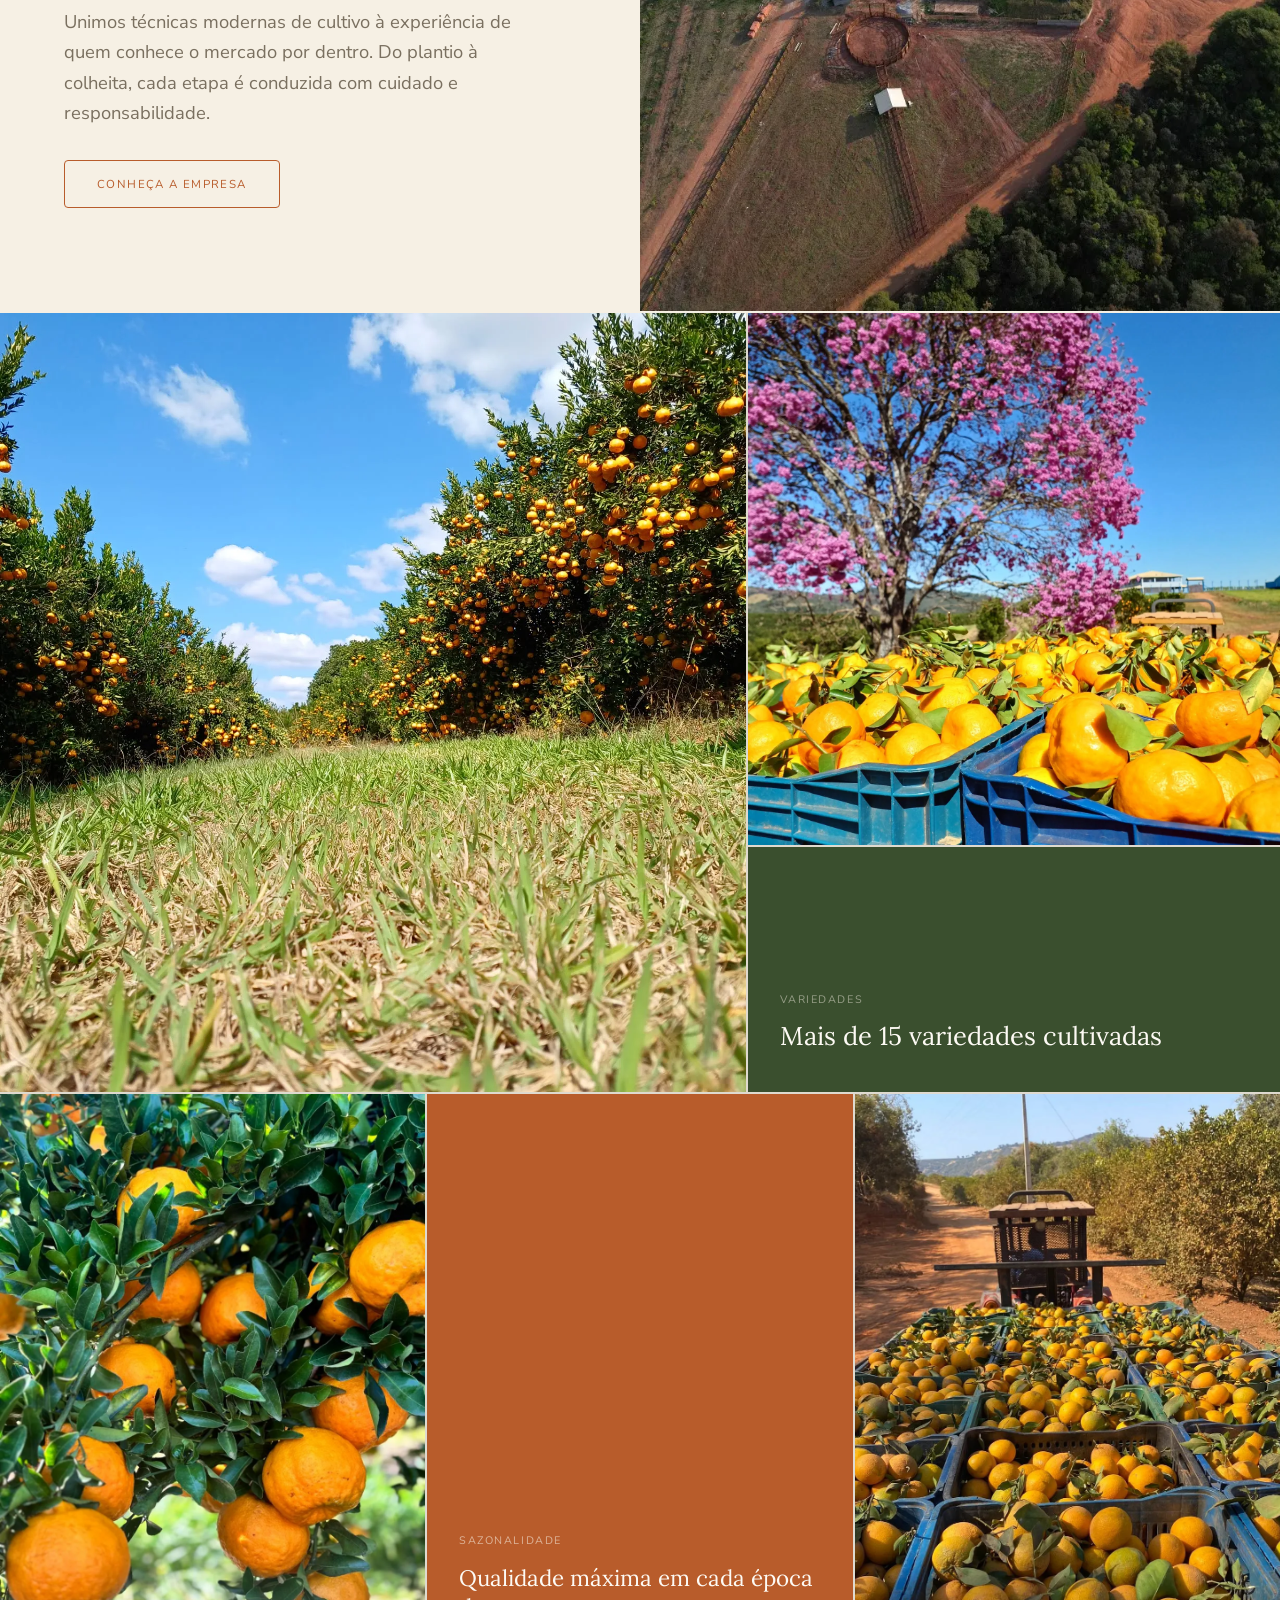
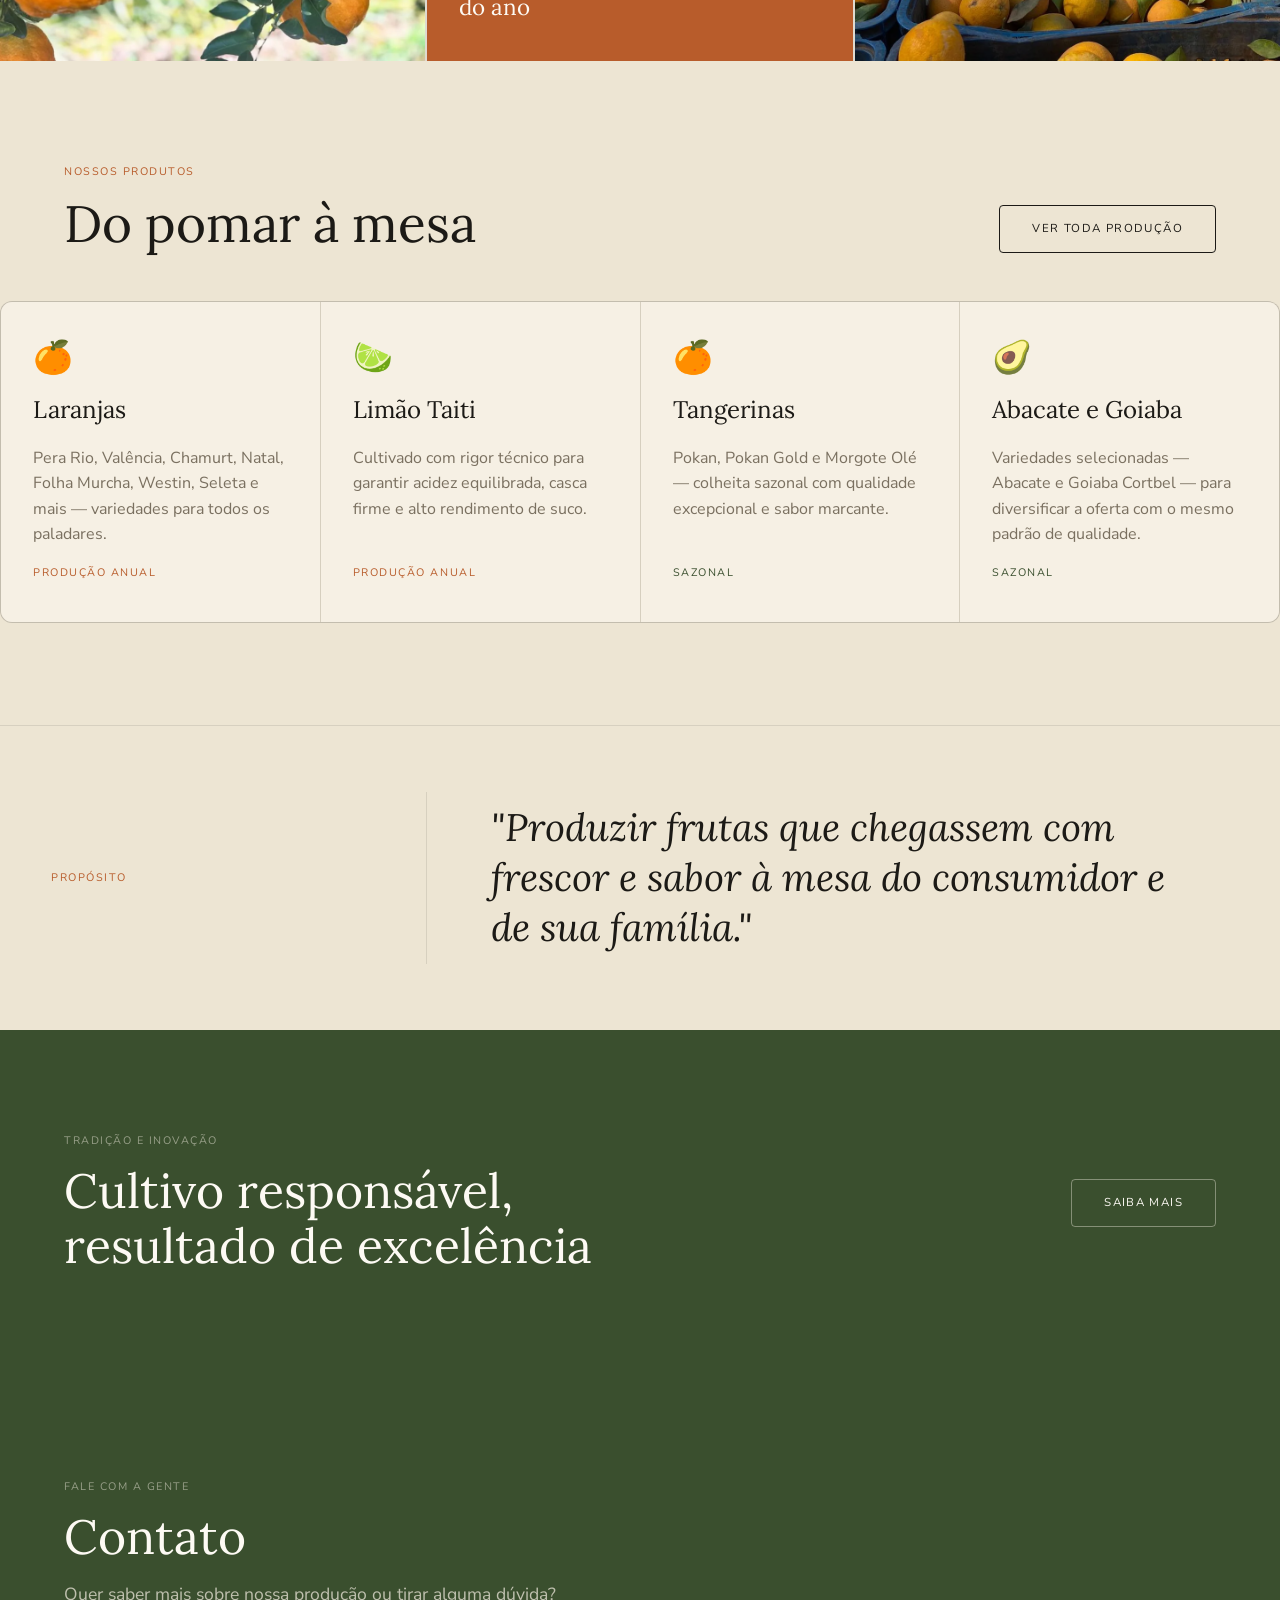
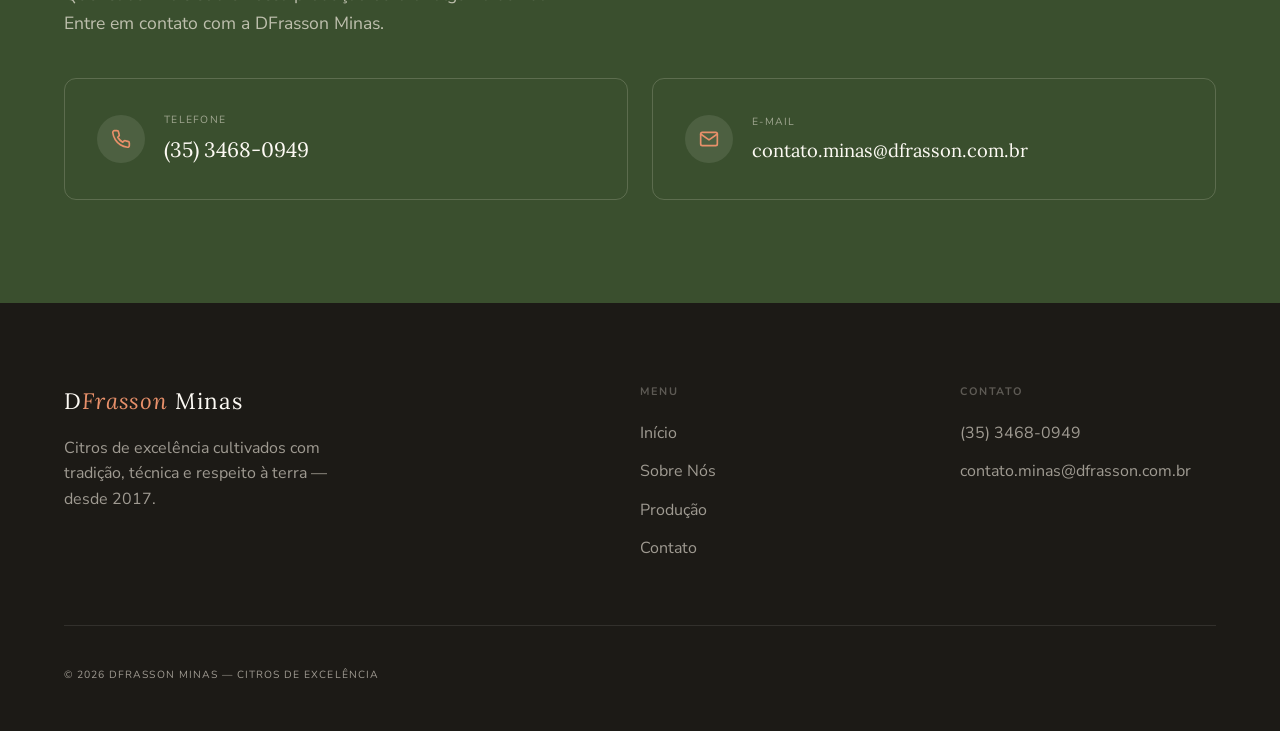
==== commit 01265b28: "v2" ====
--- a/index.html
+++ b/index.html
@@ -1,7 +1,7 @@
 <!DOCTYPE html>
 <html lang="pt-BR">
 <head>
-  <link rel="icon" href="img/icon.png" type="image/png">
+  <link rel="icon" href="img/icon.webp" type="image/webp">
   <meta charset="UTF-8">
   <meta name="viewport" content="width=device-width, initial-scale=1.0">
   <title>DFrasson Minas — Citros de Excelência</title>
@@ -12,7 +12,7 @@
 
  <!-- NAV -->
   <nav class="nav" id="nav">
-    <a href="index.html" class="nav__logo-img"><img src="img/logo.png" alt="DFrasson Minas"></a>
+    <a href="index.html" class="nav__logo-img"><img src="img/logo.webp" alt="DFrasson Minas"></a>
     <ul class="nav__links">
       <li><a href="index.html" class="active">Início</a></li>
       <li><a href="sobre.html">Sobre Nós</a></li>
@@ -90,31 +90,31 @@
       <a href="sobre.html" class="btn btn--ghost" style="align-self:flex-start;margin-top:.5rem;">Conheça a empresa</a>
     </div>
     <div class="intro__img">
-      <img src="img/fazenda.jpeg" alt="Pomar de laranjas DFrasson">
+      <img src="img/fazenda.webp" alt="Pomar de laranjas DFrasson">
     </div>
   </div>
 
   <!-- BENTO MOSAIC -->
   <div class="bento reveal" style="margin-top:2px;">
     <div class="bento-cell bento-cell--a">
-      <img src="img/pomar2.jpeg" alt="Colheita de citros">
+      <img src="img/pomar2.webp" alt="Colheita de citros">
     </div>
     <div class="bento-cell bento-cell--b">
-      <img src="img/pokan.jpeg" alt="Laranjas frescas">
+      <img src="img/pokan.webp" alt="Laranjas frescas">
     </div>
     <div class="bento-cell bento-cell--c">
       <p class="tag" style="color:rgba(246,240,228,.5);margin-bottom:.8rem;">Variedades</p>
       <p class="headline" style="font-size:1.6rem;color:var(--c-white);line-height:1.2;">Mais de 15 variedades cultivadas</p>
     </div>
     <div class="bento-cell bento-cell--d">
-      <img src="img/pokan2.jpeg" alt="Tangerinas">
+      <img src="img/pokan2.webp" alt="Tangerinas">
     </div>
     <div class="bento-cell bento-cell--e">
       <p class="tag" style="color:rgba(246,240,228,.6);margin-bottom:.8rem;">Sazonalidade</p>
       <p class="headline" style="font-size:1.4rem;color:var(--c-white);line-height:1.3;">Qualidade máxima em cada época do ano</p>
     </div>
     <div class="bento-cell bento-cell--f">
-      <img src="img/seleta.JPG" alt="Vista da fazenda">
+      <img src="img/seleta.webp" alt="Vista da fazenda">
     </div>
   </div>
 
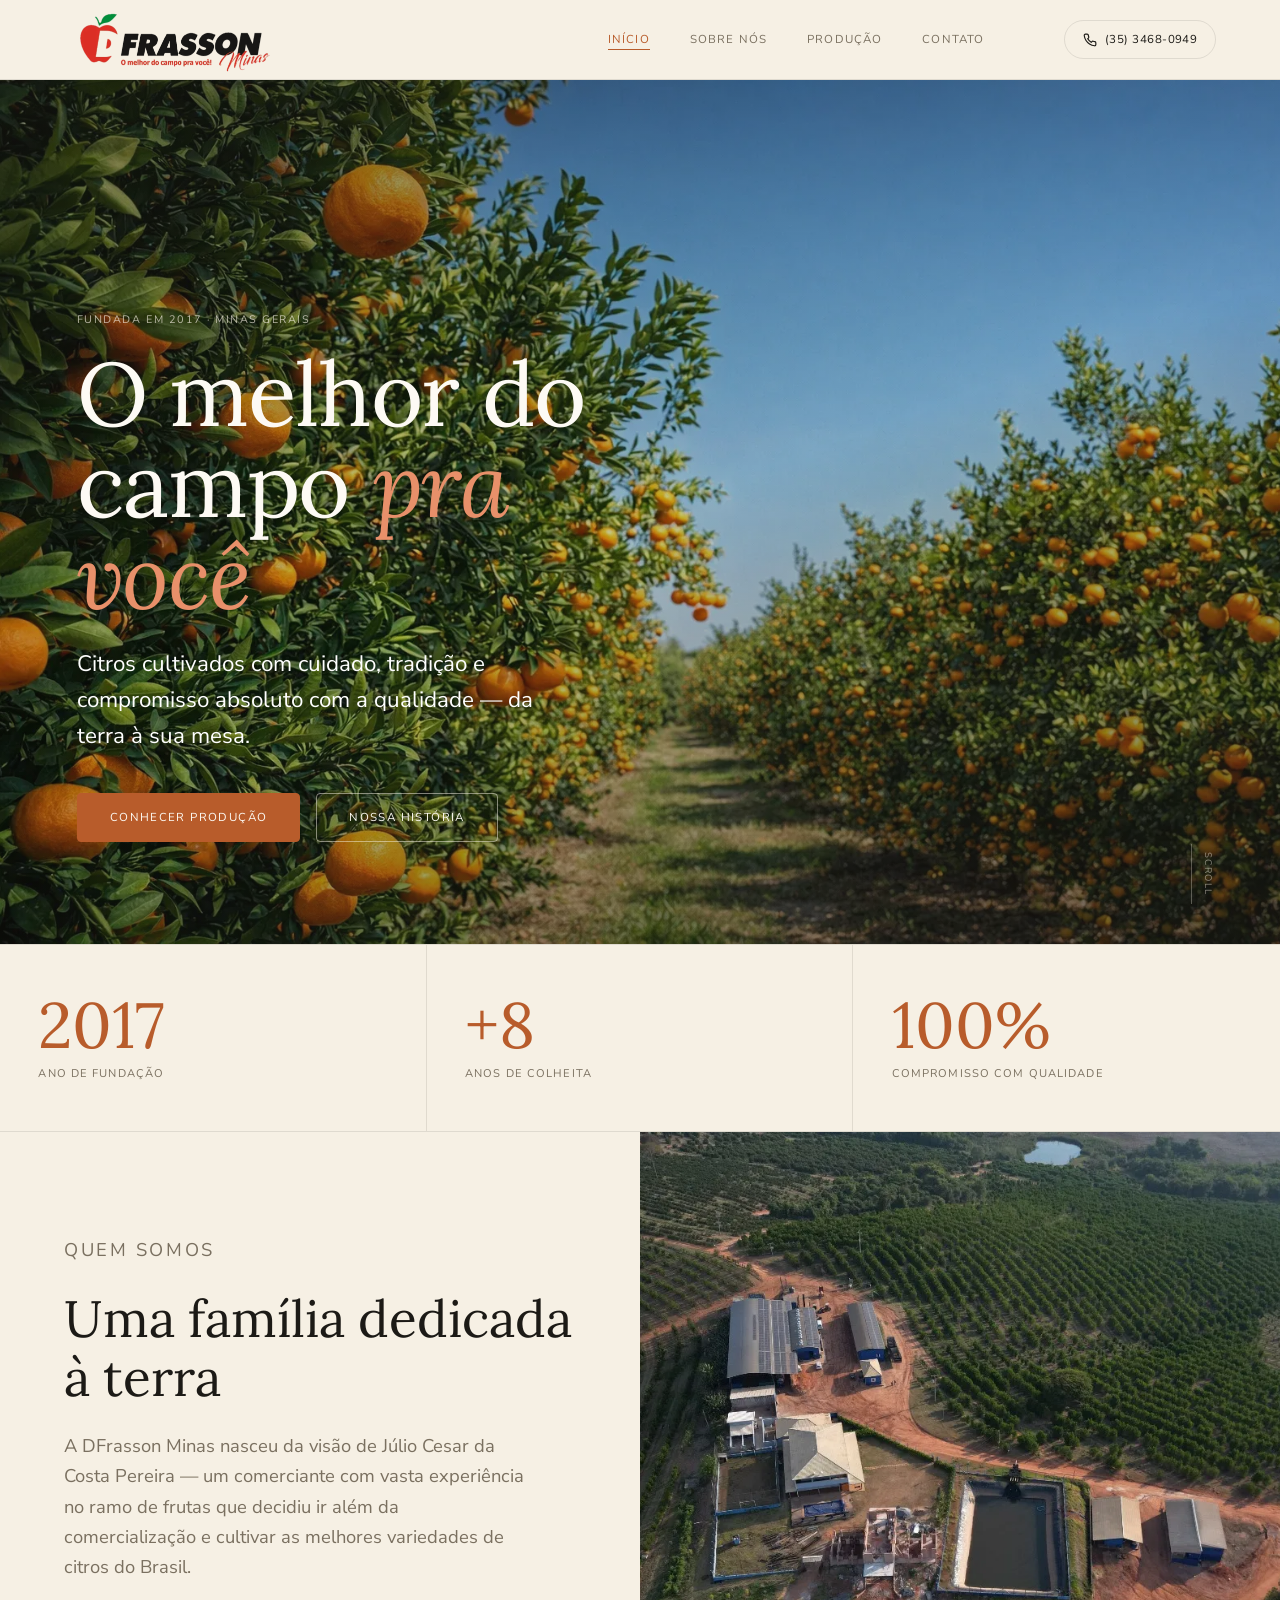
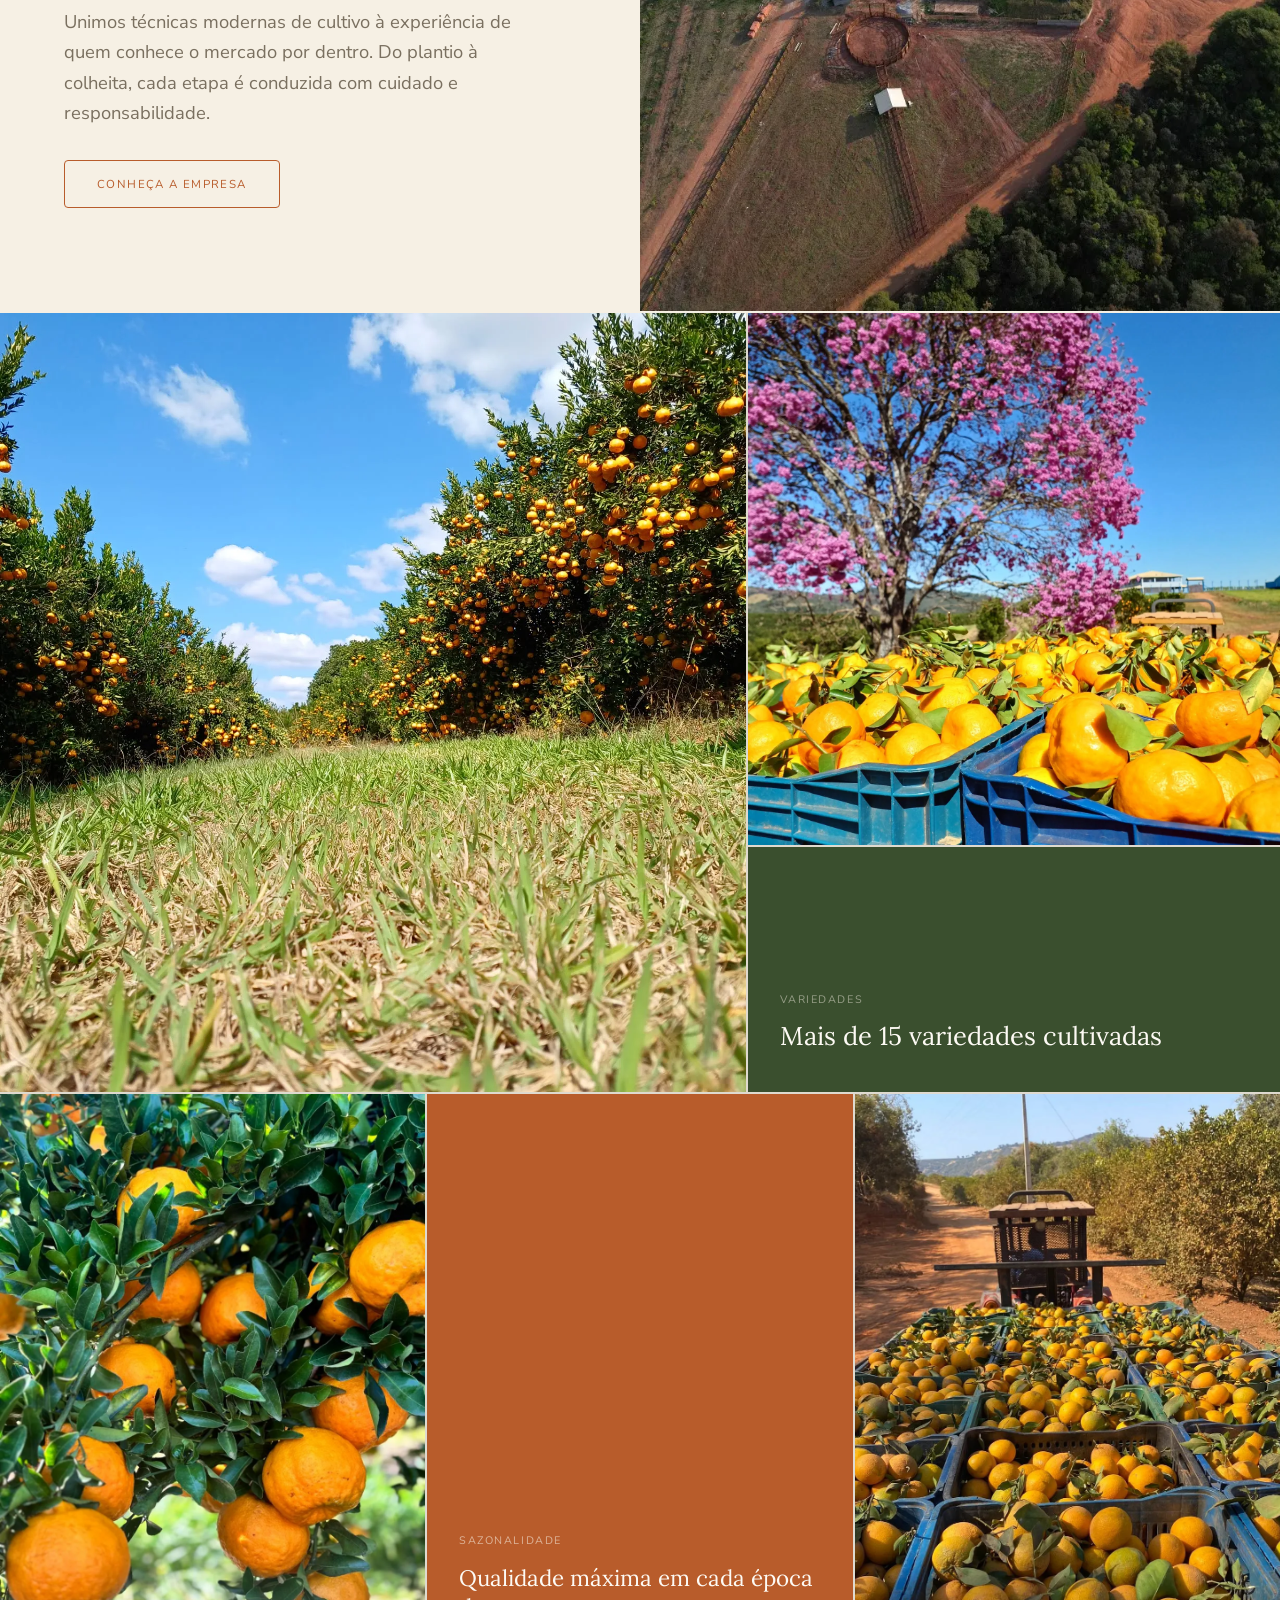
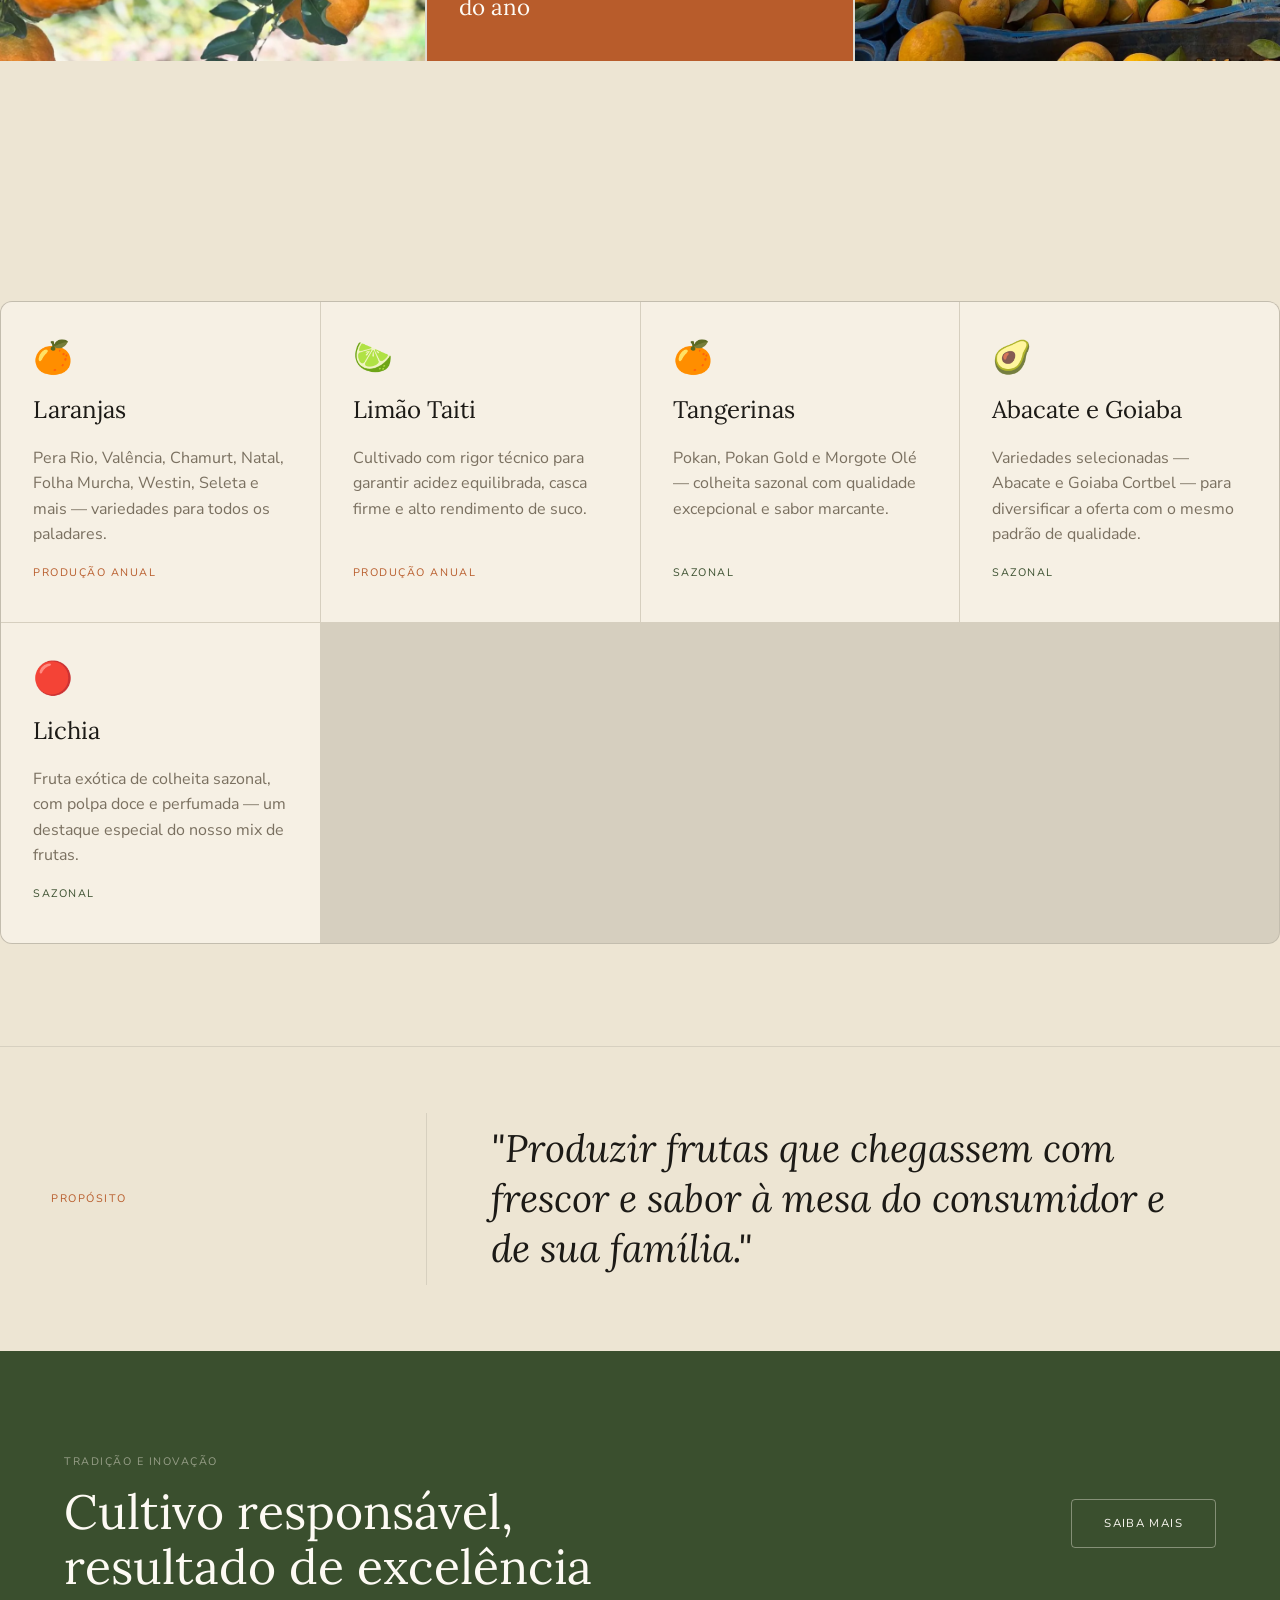
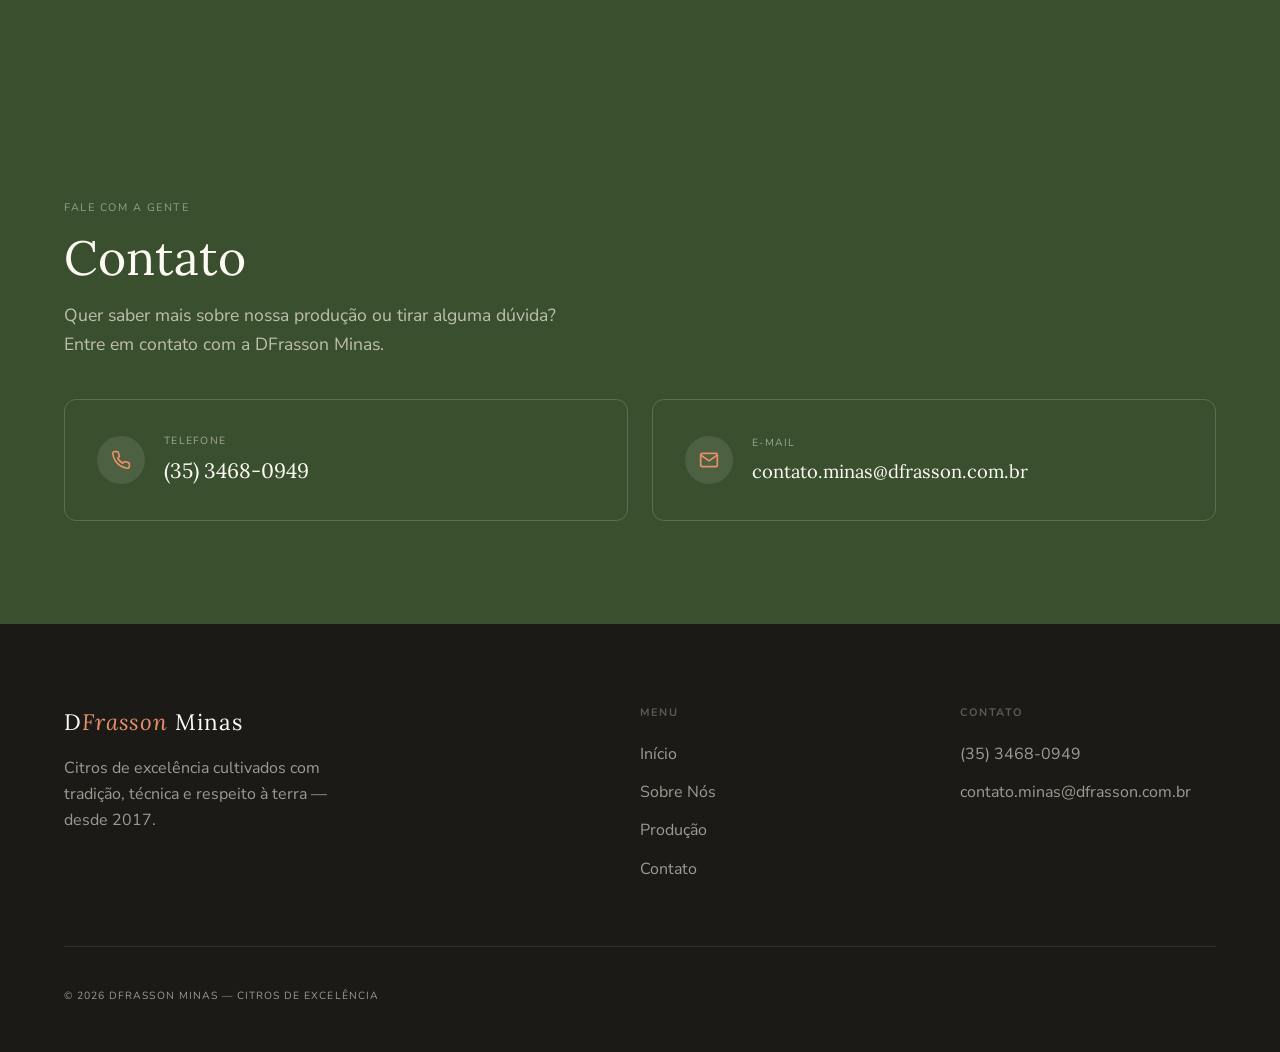
==== commit 9e0ee176: "Update index.html" ====
--- a/index.html
+++ b/index.html
@@ -154,6 +154,12 @@
         <p class="product-card__desc">Variedades selecionadas — Abacate e Goiaba Cortbel — para diversificar a oferta com o mesmo padrão de qualidade.</p>
         <span class="tag product-card__tag" style="color:var(--c-moss);">Sazonal</span>
       </div>
+      <div class="product-card">
+        <div class="product-card__icon">🔴</div>
+        <div class="product-card__name">Lichia</div>
+        <p class="product-card__desc">Fruta exótica de colheita sazonal, com polpa doce e perfumada — um destaque especial do nosso mix de frutas.</p>
+        <span class="tag product-card__tag" style="color:var(--c-moss);">Sazonal</span>
+      </div>
     </div>
   </div>
 
@@ -272,4 +278,4 @@
     reveals.forEach(el => io.observe(el));
   </script>
 </body>
-</html>+</html>
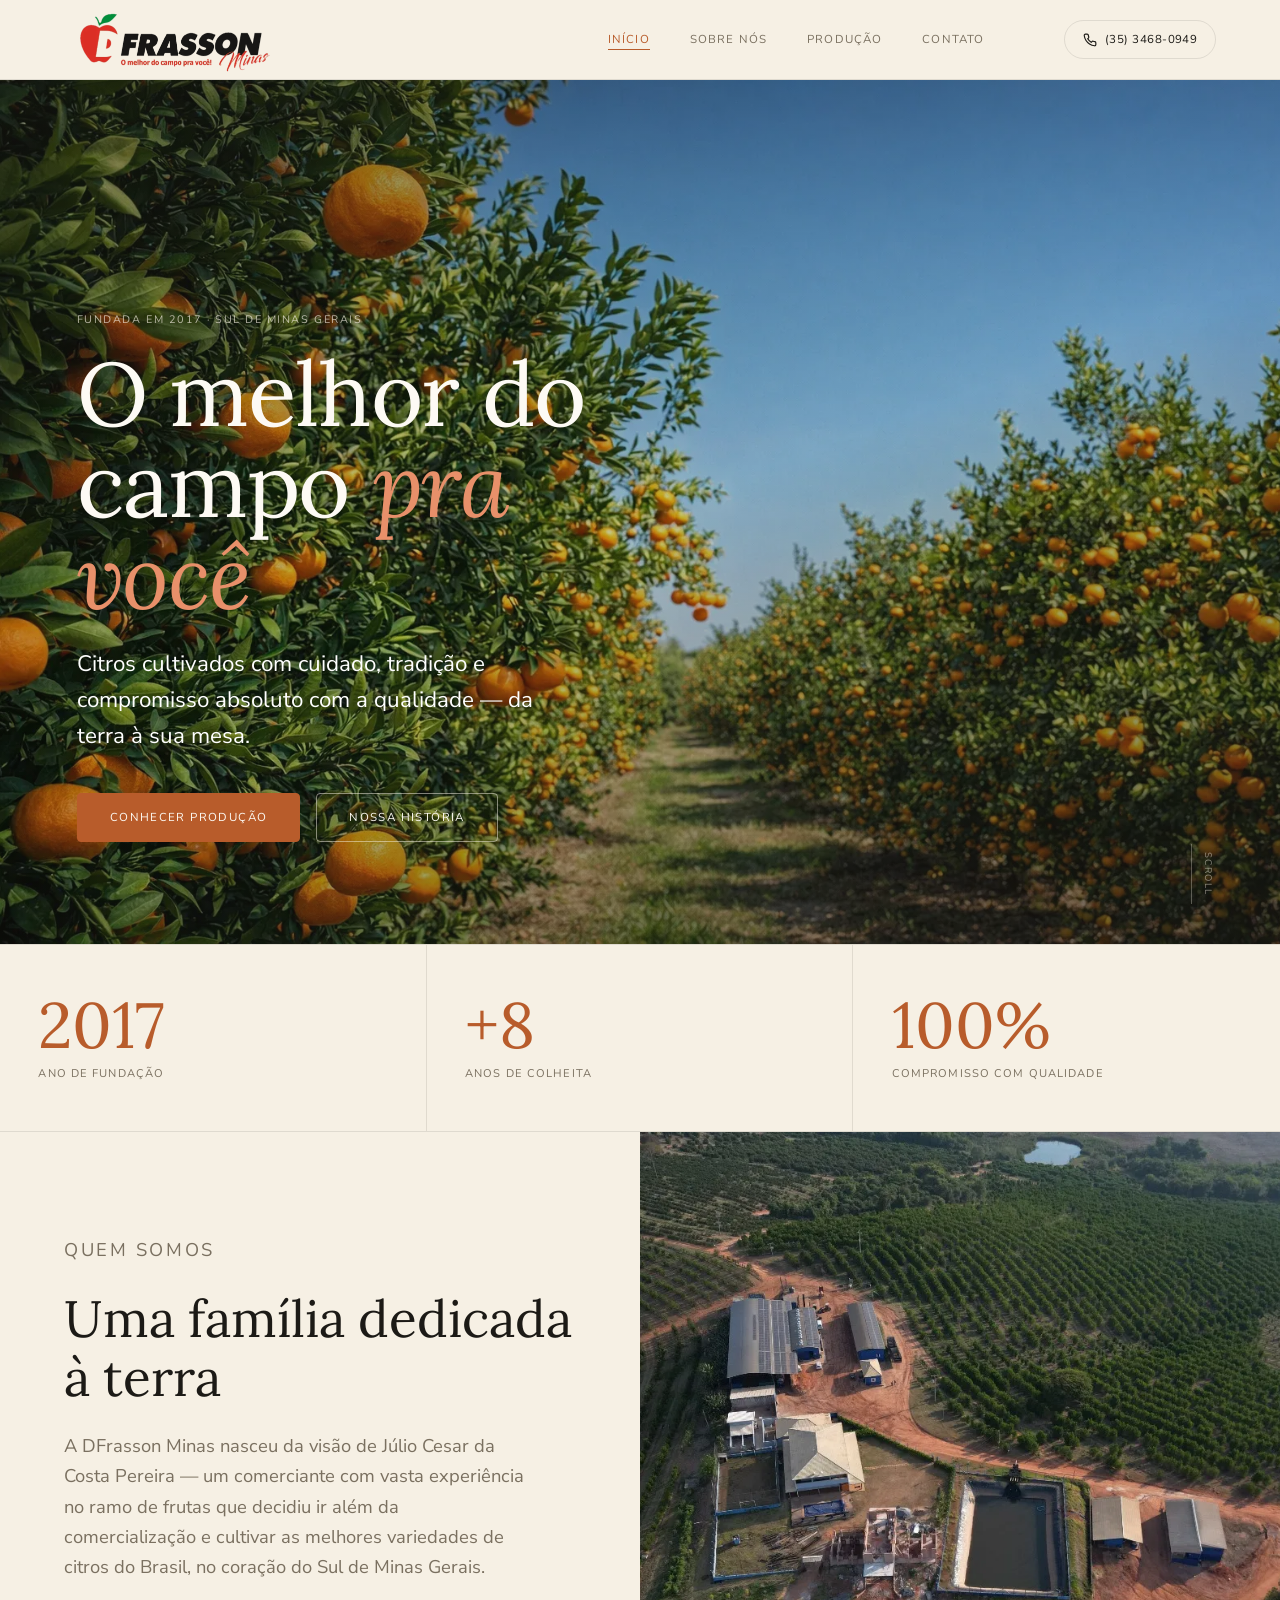
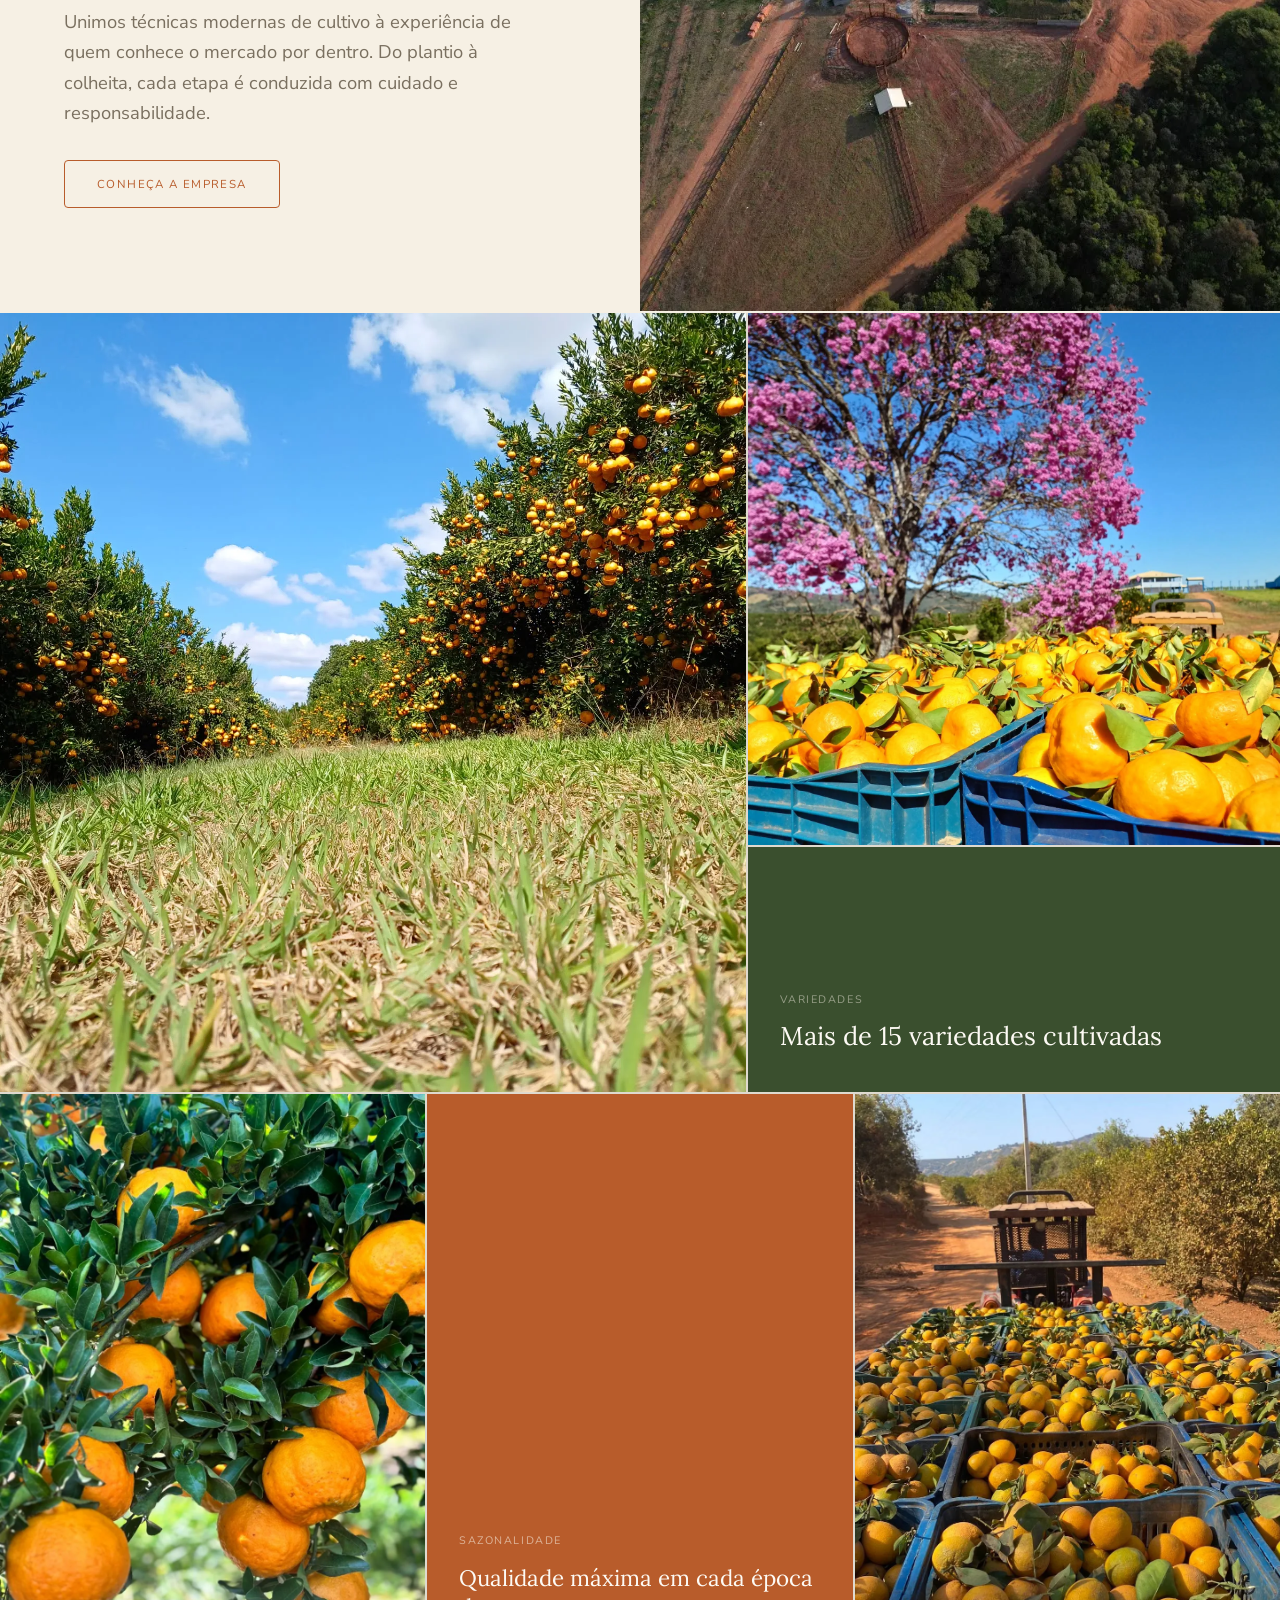
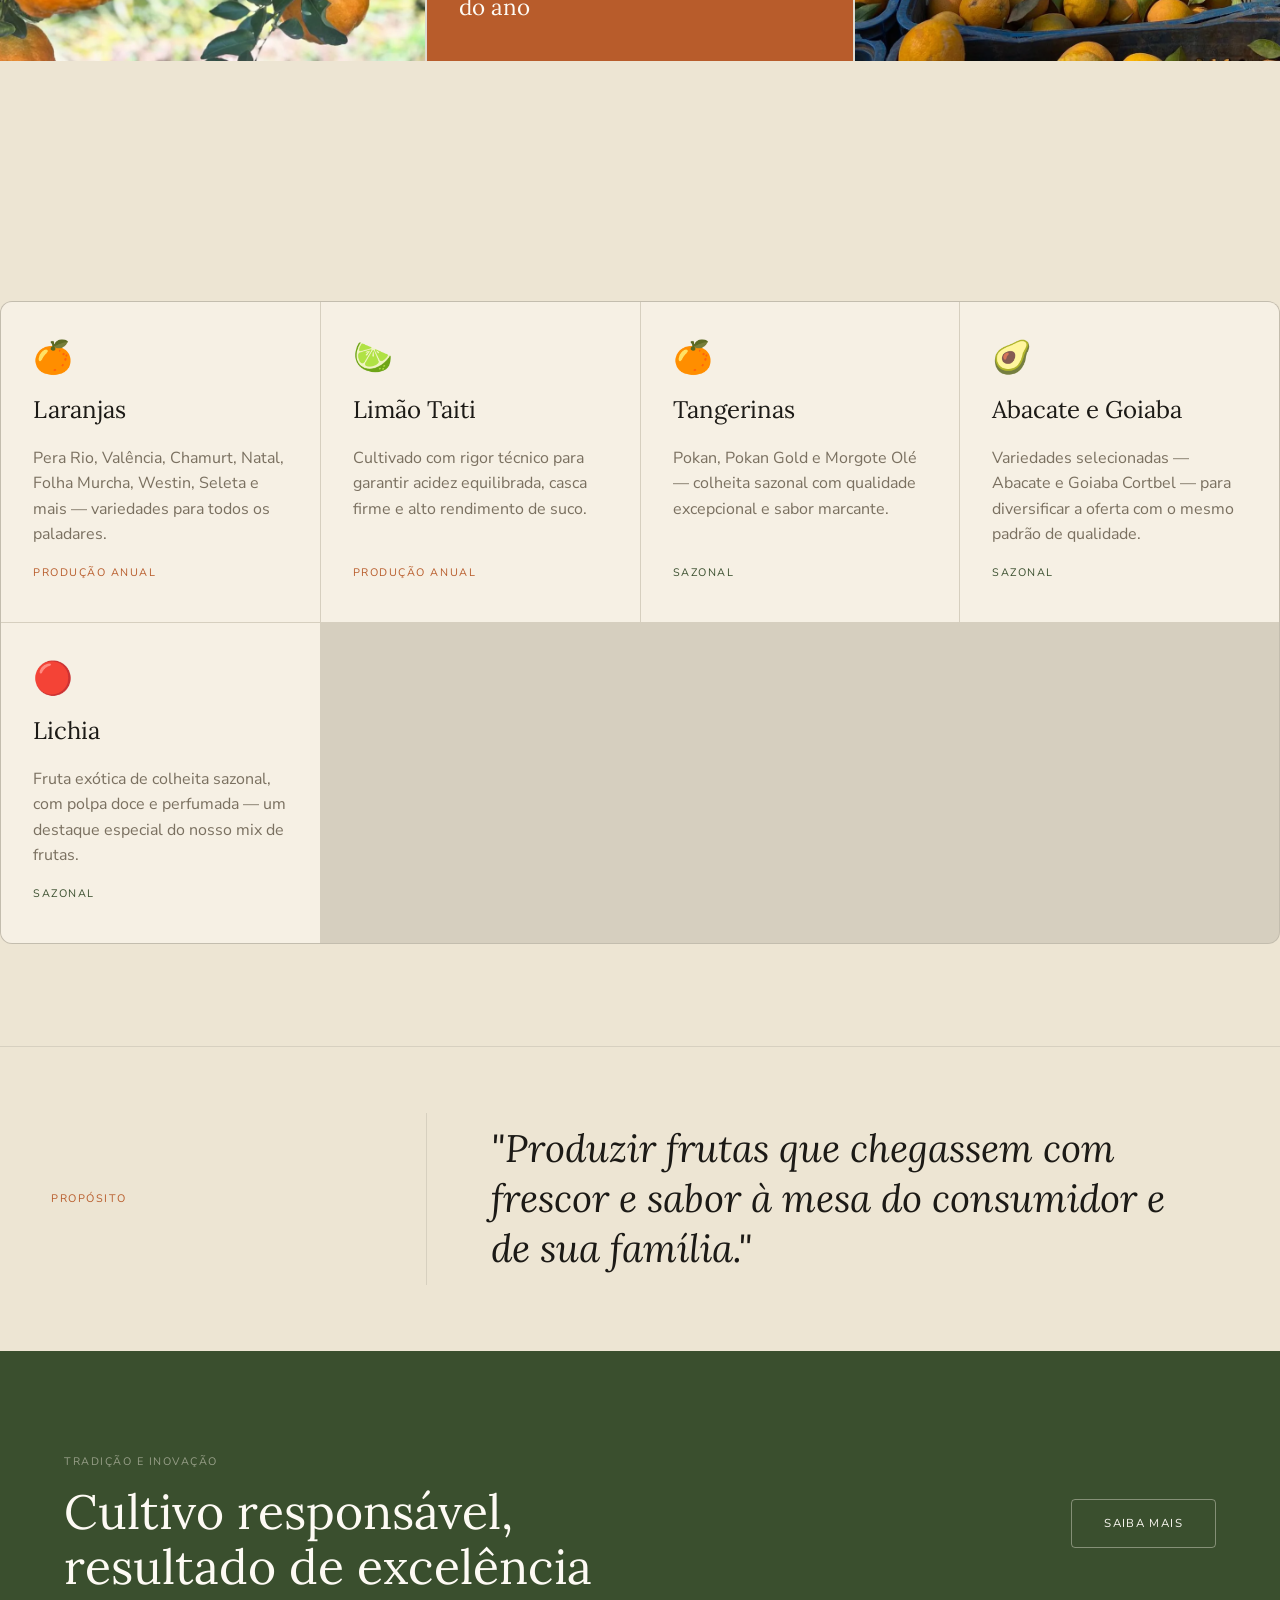
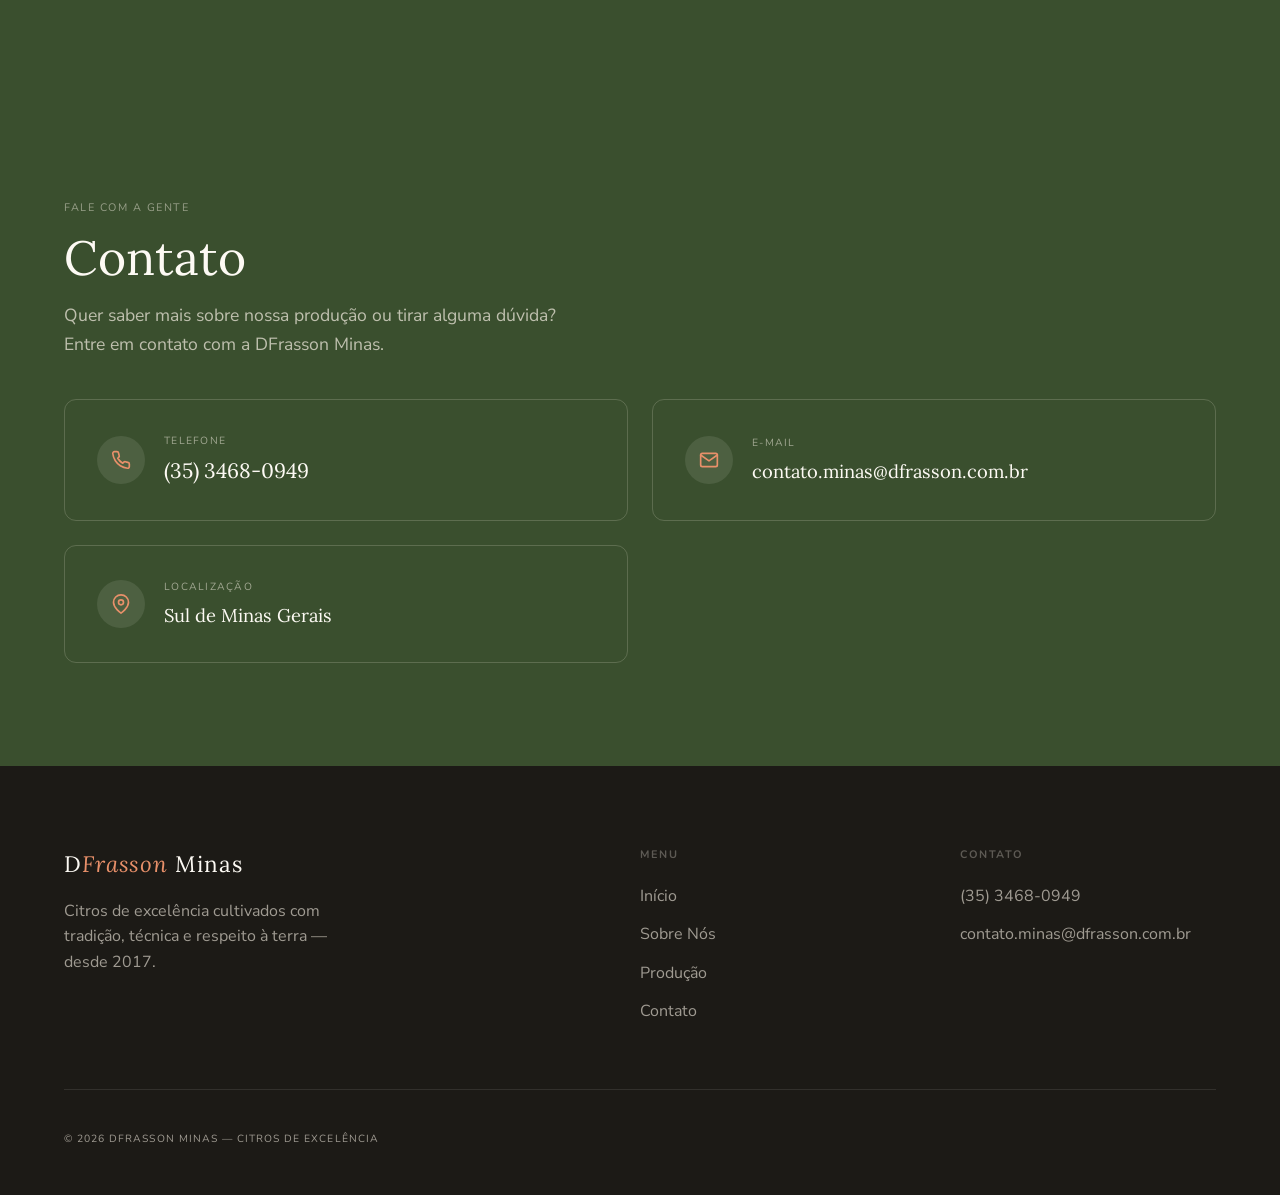
==== commit 6851cc65: "Update index.html" ====
--- a/index.html
+++ b/index.html
@@ -45,7 +45,7 @@
     >
     <div class="hero__veil"></div>
     <div class="hero__content">
-      <p class="tag">Fundada em 2017 · Minas Gerais</p>
+      <p class="tag">Fundada em 2017 · Sul de Minas Gerais</p>
       <h1 class="hero__title">
         O melhor do<br>campo <em>pra você</em>
       </h1>
@@ -82,7 +82,7 @@
       <p class="tag">Quem somos</p>
       <h2 class="headline">Uma família dedicada à terra</h2>
       <p>
-        A DFrasson Minas nasceu da visão de Júlio Cesar da Costa Pereira — um comerciante com vasta experiência no ramo de frutas que decidiu ir além da comercialização e cultivar as melhores variedades de citros do Brasil.
+        A DFrasson Minas nasceu da visão de Júlio Cesar da Costa Pereira — um comerciante com vasta experiência no ramo de frutas que decidiu ir além da comercialização e cultivar as melhores variedades de citros do Brasil, no coração do Sul de Minas Gerais.
       </p>
       <p style="color:var(--c-muted);">
         Unimos técnicas modernas de cultivo à experiência de quem conhece o mercado por dentro. Do plantio à colheita, cada etapa é conduzida com cuidado e responsabilidade.
@@ -213,6 +213,15 @@
           <div>
             <p class="contact-item__label">E-mail</p>
             <a href="mailto:contato.minas@dfrasson.com.br" class="contact-item__value" style="font-size:1.15rem;word-break:break-word;">contato.minas@dfrasson.com.br</a>
+          </div>
+        </div>
+        <div class="contact-item">
+          <div class="contact-item__icon">
+            <svg width="20" height="20" viewBox="0 0 24 24" fill="none" stroke="currentColor" stroke-width="2" stroke-linecap="round" stroke-linejoin="round"><path d="M21 10c0 7-9 13-9 13s-9-6-9-13a9 9 0 0 1 18 0z"/><circle cx="12" cy="10" r="3"/></svg>
+          </div>
+          <div>
+            <p class="contact-item__label">Localização</p>
+            <span class="contact-item__value" style="font-size:1.15rem;">Sul de Minas Gerais</span>
           </div>
         </div>
       </div>
@@ -264,6 +273,12 @@
       burger.classList.toggle('open');
       mobileMenu.classList.toggle('open');
     });
+    mobileMenu.querySelectorAll('a').forEach(link => {
+      link.addEventListener('click', () => {
+        burger.classList.remove('open');
+        mobileMenu.classList.remove('open');
+      });
+    });
 
     // Reveal on scroll
     const reveals = document.querySelectorAll('.reveal, .reveal-l');
